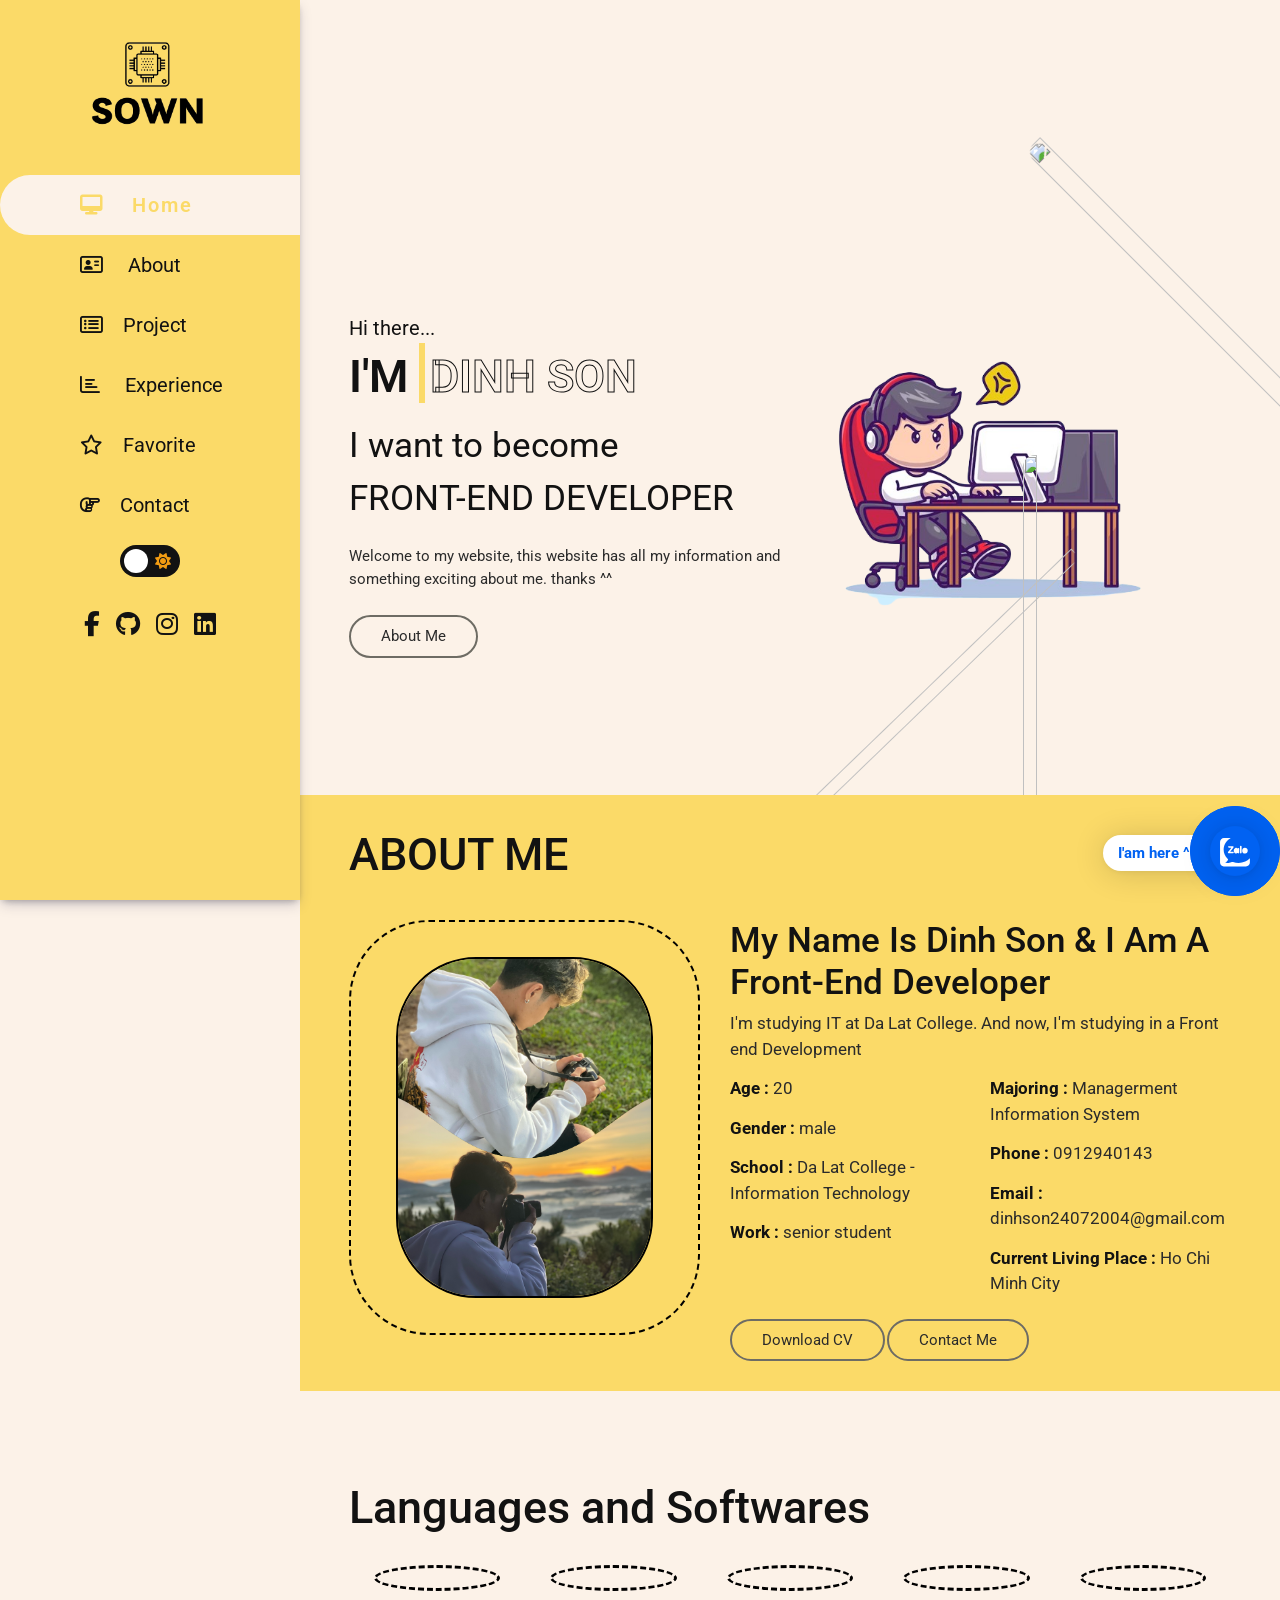
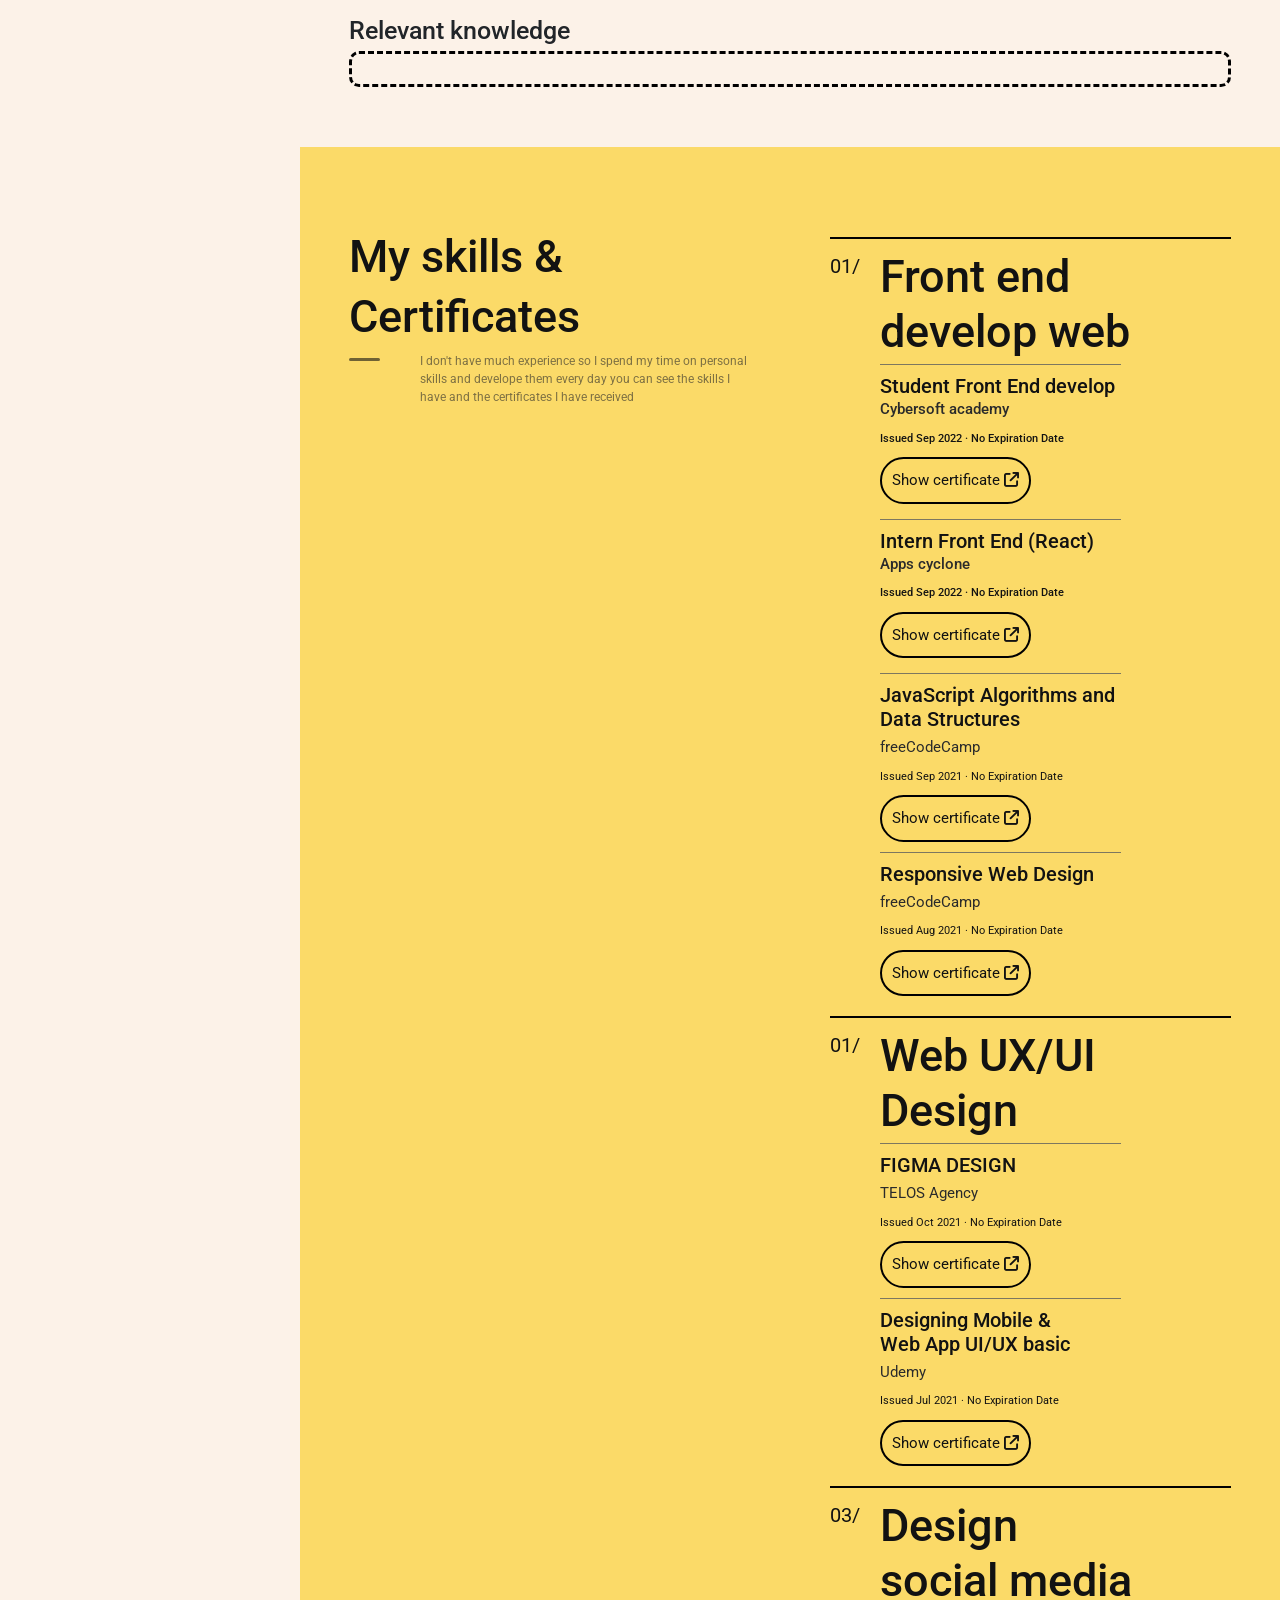
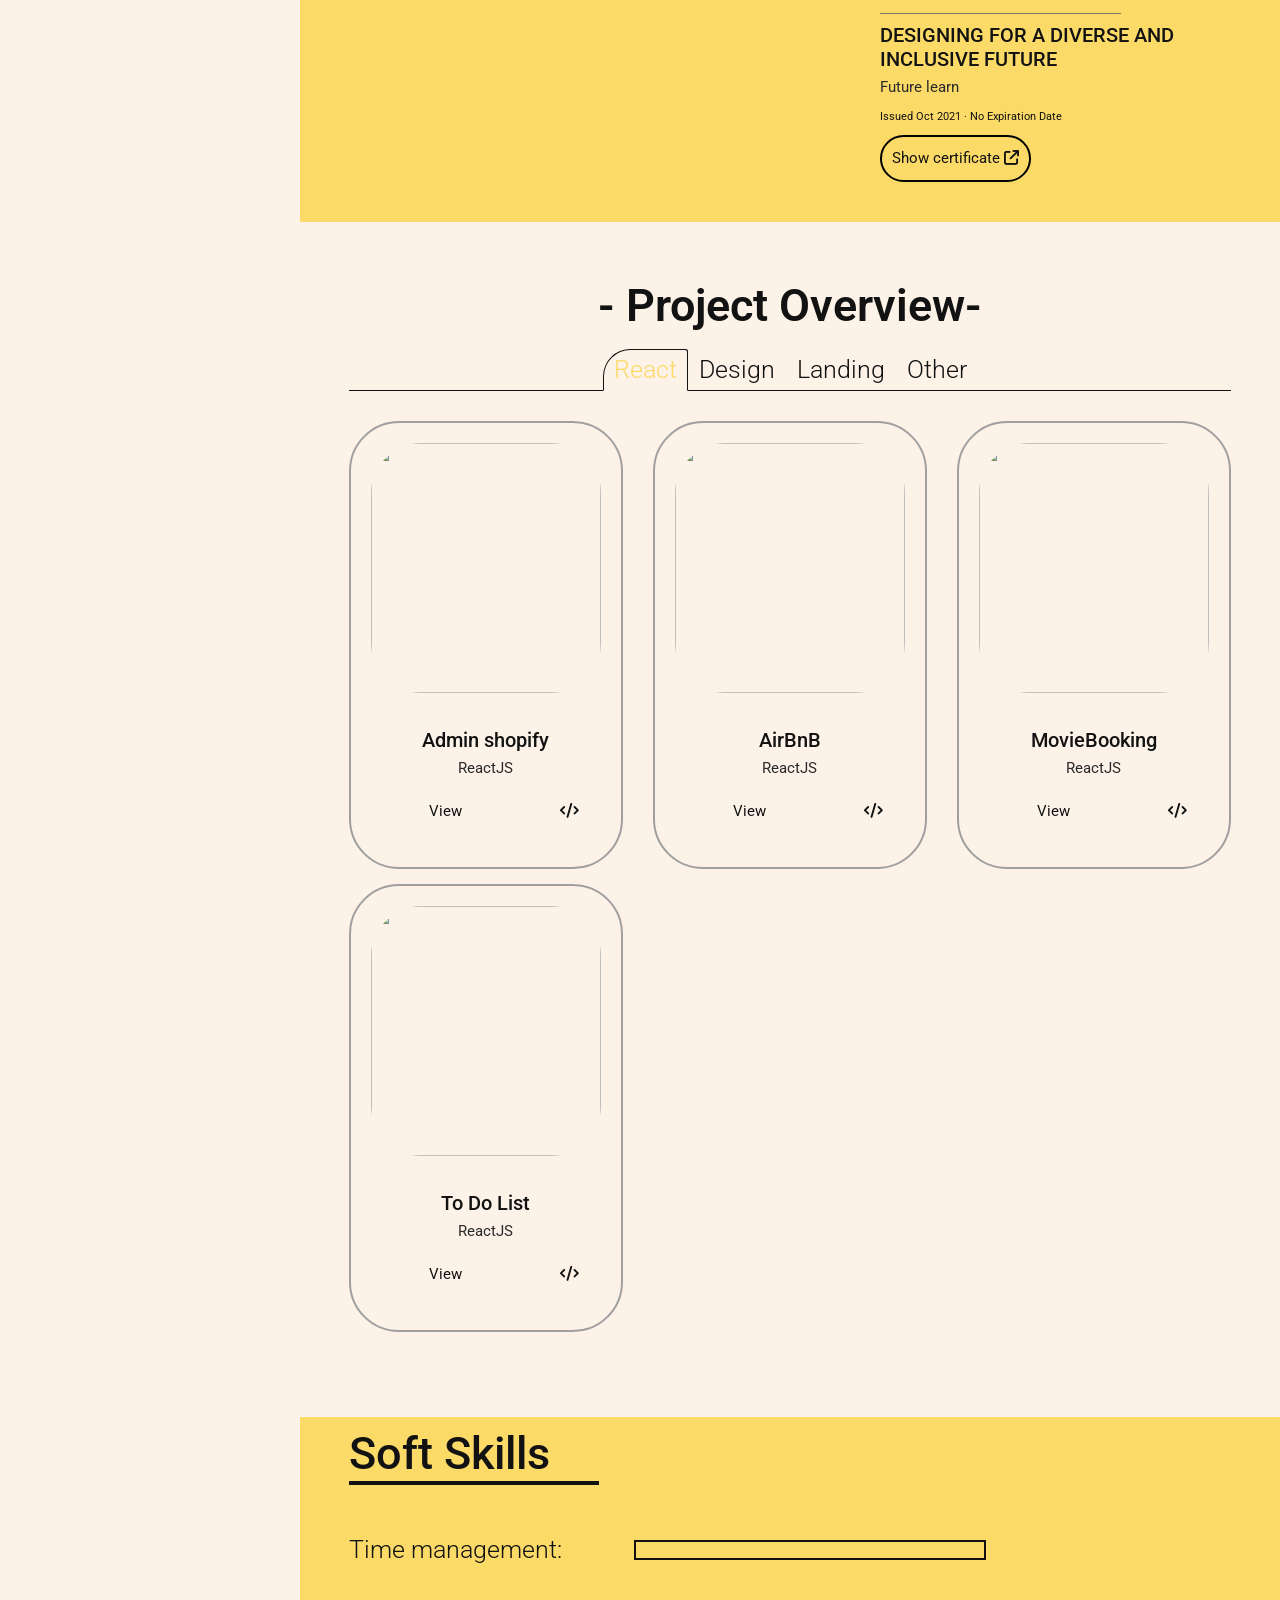
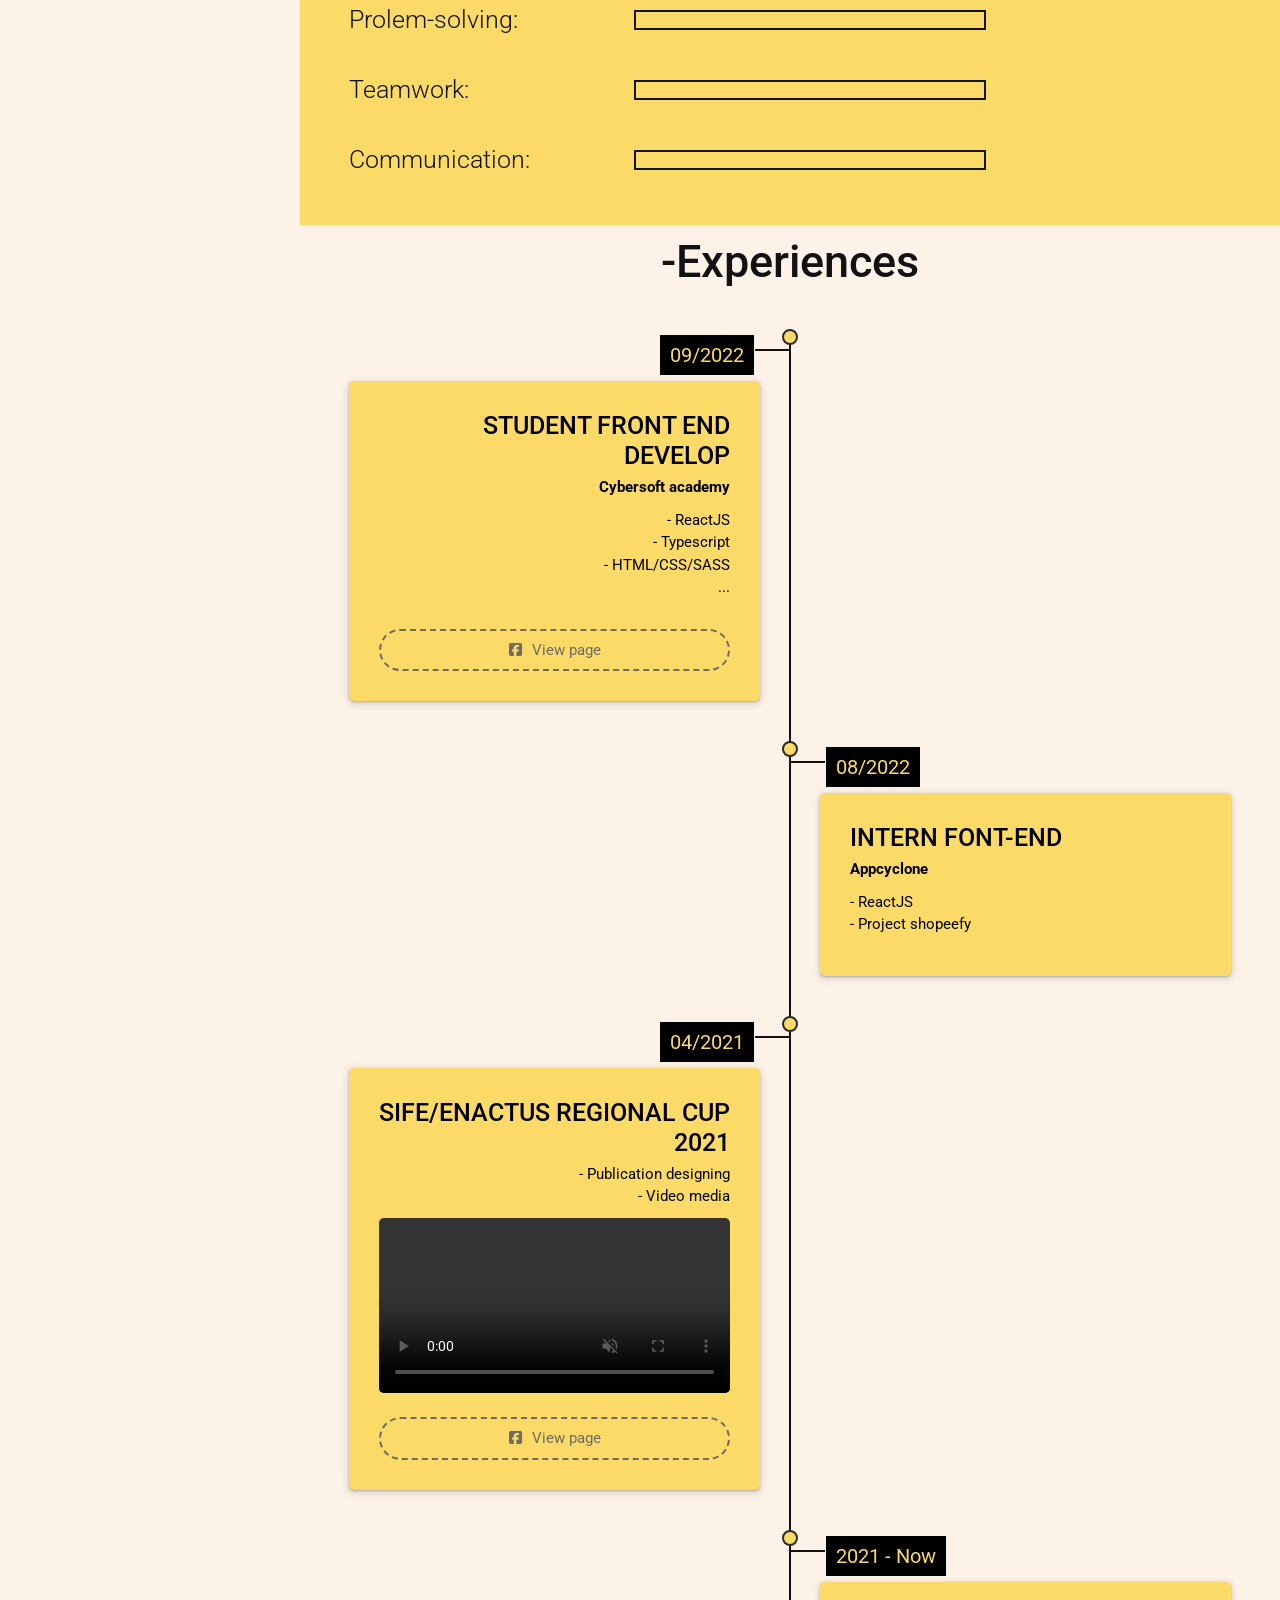
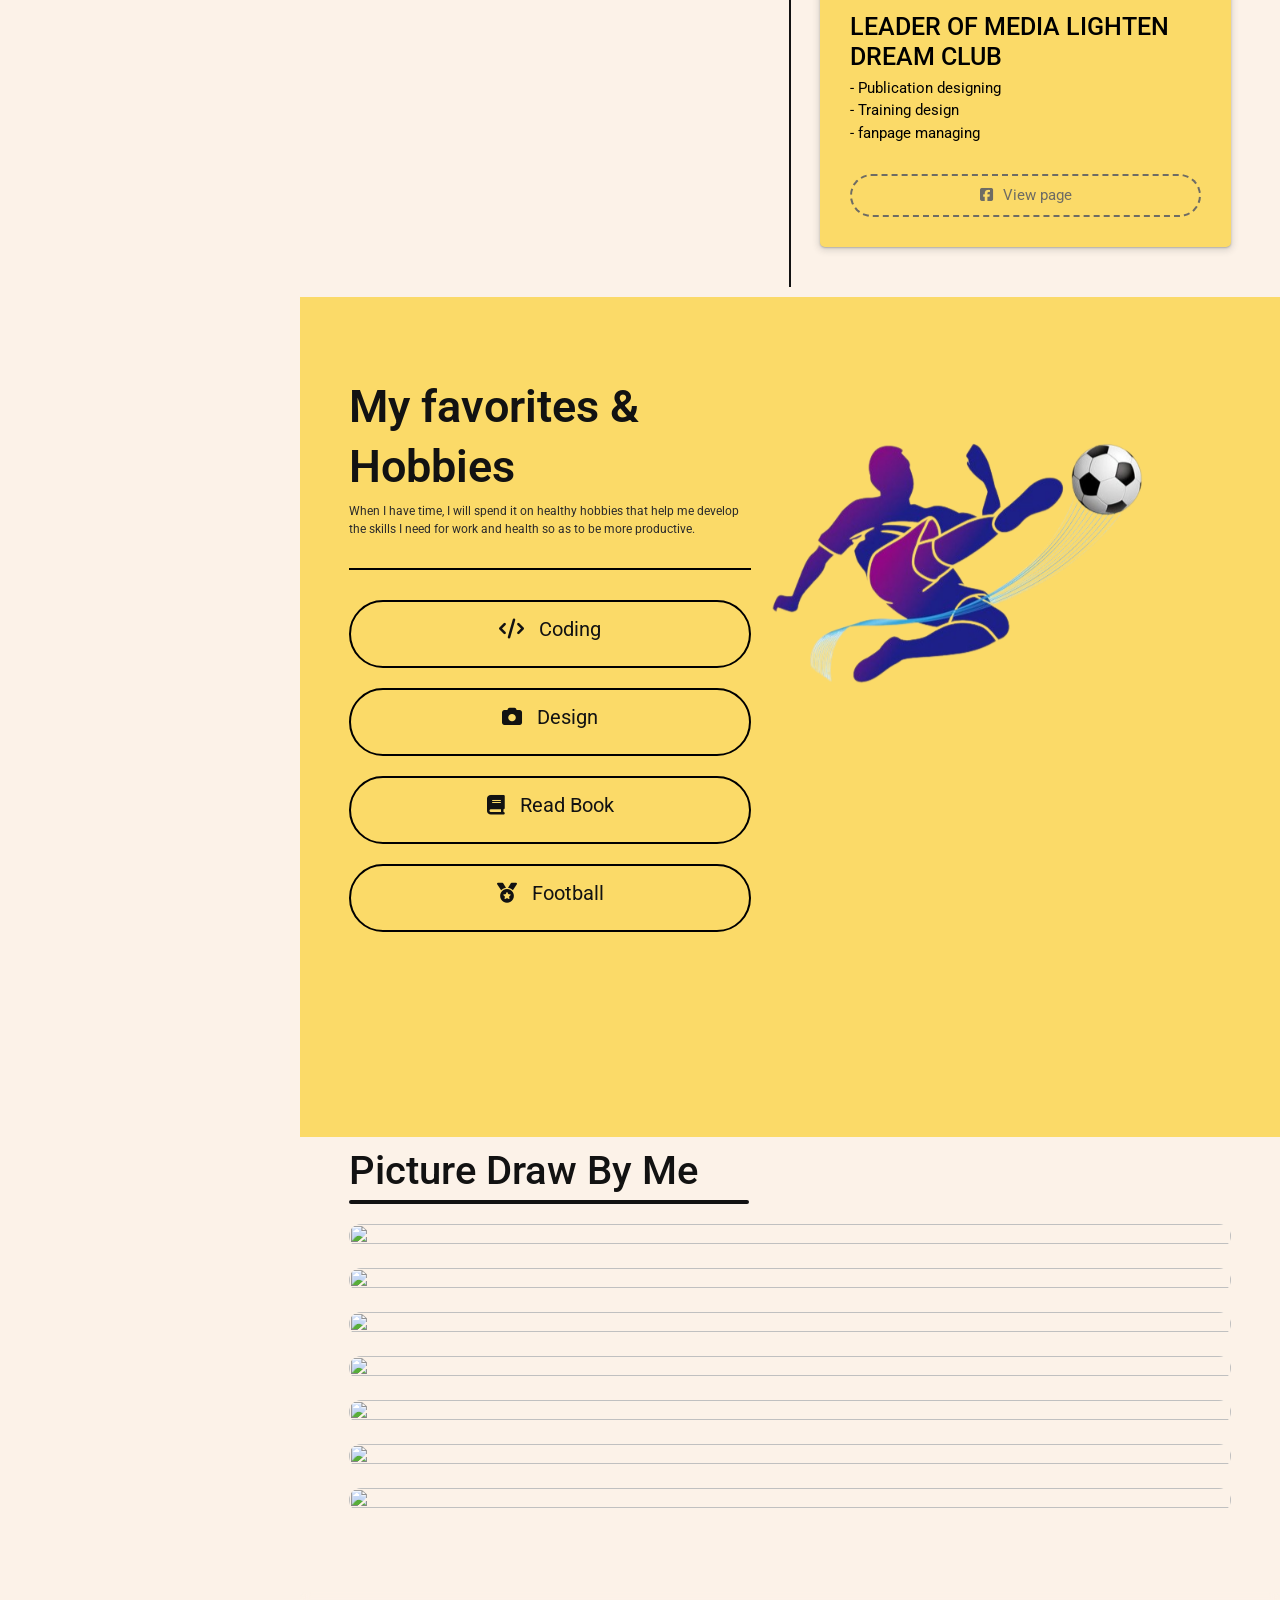
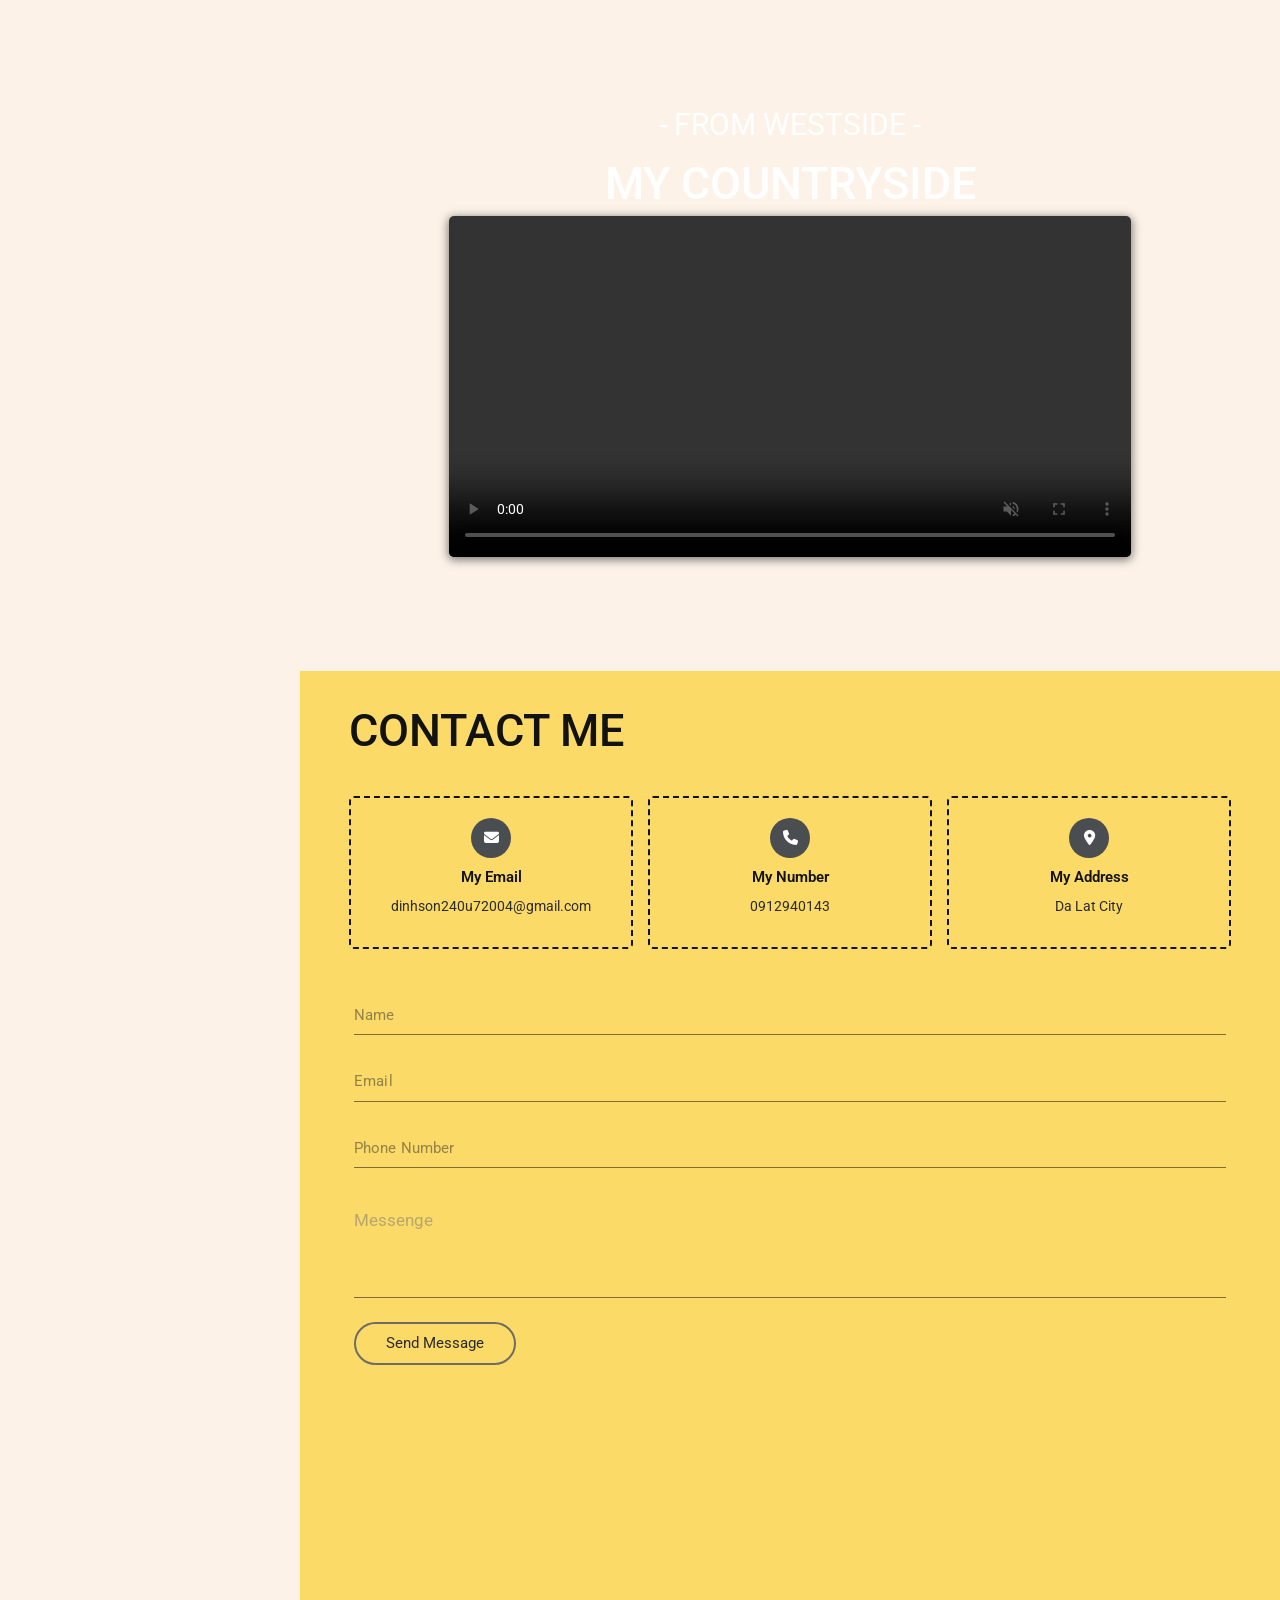
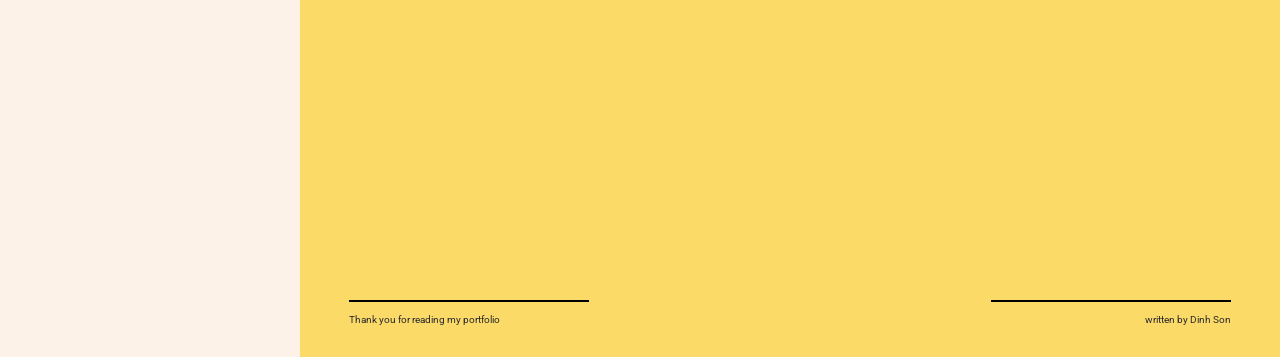
==== index.html @ 05454869 "first commit" ====
<!DOCTYPE html>
<html lang="en">

<head>
    <meta charset="UTF-8">
    <meta http-equiv="X-UA-Compatible" content="IE=edge">
    <meta name="viewport" content="width=device-width, initial-scale=1.0">
    <title>Portfolio of Dinh Son</title>
    <link rel="icon" href="./imgs/logoblack.png">
    <!-- font awesome cdn link  -->
    <link rel="stylesheet" href="https://cdnjs.cloudflare.com/ajax/libs/font-awesome/6.1.1/css/all.min.css" />


    <!-- animation library -->
    <link rel="stylesheet" href="https://cdnjs.cloudflare.com/ajax/libs/animate.css/4.1.1/animate.min.css" />

    <!-- wow library -->
    <script src="https://cdnjs.cloudflare.com/ajax/libs/wow/1.1.2/wow.min.js" integrity="sha512-Eak/29OTpb36LLo2r47IpVzPBLXnAMPAVypbSZiZ4Qkf8p/7S/XRG5xp7OKWPPYfJT6metI+IORkR5G8F900+g==" crossorigin="anonymous" referrerpolicy="no-referrer"></script>

    <!-- boostrap -->
    <link rel="stylesheet" href="https://stackpath.bootstrapcdn.com/bootstrap/4.3.1/css/bootstrap.min.css" integrity="sha384-ggOyR0iXCbMQv3Xipma34MD+dH/1fQ784/j6cY/iJTQUOhcWr7x9JvoRxT2MZw1T" crossorigin="anonymous">

    <!-- slick -->
    <link rel="stylesheet" type="text/css" href="https://cdn.jsdelivr.net/npm/slick-carousel@1.8.1/slick/slick.css" />


    <!-- custom css file link  -->
    <link rel="stylesheet" href="./css/style.css">

</head>
<!-- animate__backOutLeft
animate__backOutLeft
animate__backOutLeft -->

<body class="">
    <div class="box1 loading animate__animated animate__backOutLeft">S</div>
    <div class="box2 loading animate__animated animate__backOutLeft">O</div>
    <div class="box3 loading animate__animated animate__backOutLeft">N</div>
    <div id="menu-bars" class="fas fa-bars"></div>

    <!-- header start  -->

    <header class="animate__animated animate__fadeInLeft">

        <a target="_blank" href="#" class="logo"> <img src="./imgs/logoblack.png" alt=""> </a>

        <nav class="navbar-left">
            <a class="home" href="#home">
                <i class="fa-solid fa-desktop"></i> home
            </a>
            <a class="about activeNAV" href="#about"> <i class="fa-regular fa-address-card"></i> about</a>
            <a class="project" href="#project"><i class="fa-regular fa-rectangle-list"></i>project</a>

            <a class="experience" href="#experience"> <i class="fa-regular fa-chart-bar"></i> experience</a>
            <a class="favorite" href="#favorite"> <i class="fa-regular fa-star"></i>favorite</a>
            <a class="contact" href="#contact"> <i class="fa-regular fa-hand-point-right"></i>contact</a>

            <!-- change langudge -->

            <!-- toggle dark mode -->
            <div class="checkbox-dark-mode">
                <input type="checkbox" class="checkbox" id="checkbox">
                <label for="checkbox" class="lable">
                    <i class="fa-solid fa-moon icon-moon"></i>
                    <i class="fa-solid fa-sun icon-sun"></i>
                    <div class="ball"></div>
                </label>
            </div>

        </nav>

        <div class="follow">
            <a href="https://www.facebook.com/NguyenDinhSon240704" class="fab fa-facebook-f"></a>
            <a href="https://github.com/DinhSonFE" class="fa-brands fa-github"></a>
            <a href="https://www.instagram.com/nguyendinhson240704" class="fab fa-instagram"></a>
            <a href="https://www.linkedin.com/in/s%C6%A1n-nguy%E1%BB%85n-%C4%91%C3%ACnh-59231726a/" class="fab fa-linkedin"></a>
        </div>

    </header>
    <!-- home start  -->
    <section class="home" id="home">
        <div class="clound">
            <img class="animate__animated animate__fadeInLeft clound-left animate__delay-10s" src="https://res.cloudinary.com/dvzingci9/image/upload/v1652802792/My-portfolio/clound-left_optimized_xjoubm.png" alt="">
            <img class="animate__animated animate__fadeInRight clound-right animate__delay-10s" src="https://res.cloudinary.com/dvzingci9/image/upload/v1652802792/My-portfolio/clound-right_optimized_riwik8.png" alt="">


        </div>
        <div class="overlay"></div>
        <div class="content">
            <span class="animate__animated animate__backInLeft wow hi"> Hi there... </span>
            <h3 class="animate__animated animate__backInLeft wow"> i'm <span class="animate__animated animate__flash" data-text="&nbsp;DINH SON&nbsp;">&nbsp;DINH SON&nbsp;</span> </h3>
            <p class="info animate__animated animate__backInLeft wow animate__delay-1s"> I want to become <br> <span class="animate__animated animate__flash"> FRONT-END DEVELOPER </span> </p>
            <p class="text animate__animated animate__backInLeft wow animate__delay-1s"> Welcome to my website, this website has all my information and something exciting about me. thanks ^^ </p>
            <a href="#about" class="animate__animated animate__backInLeft wow animate__delay-4s btns">about me</a>
        </div>

        <div class="image animate__animated animate__fadeInUp animate__delay-2s" id="">
            <img src="./imgs/img1.png" alt="" class="front-img">
            <img src="https://res.cloudinary.com/dvzingci9/image/upload/v1652300890/My-portfolio/dc1_stlq7p.png" alt="" class="dc1">
            <img src="https://res.cloudinary.com/dvzingci9/image/upload/v1652300891/My-portfolio/dc2_wquo4x.png" alt="" class="dc2">
            <img src="https://res.cloudinary.com/dvzingci9/image/upload/v1652300891/My-portfolio/dc2_wquo4x.png" alt="" class="dc3">


        </div>
    </section>

    <!-- home end -->

    <!-- about start  -->
    <section class="about" id="about">
        <h1 class="heading animate__animated animate__backInLeft wow"> about <span> me </span> </h1>
        <div class="row-1">
            <div class="image heading animate__animated animate__backInLeft wow">
                <img src="./imgs/img2.JPG" alt="">
            </div>
            <div class="content">
                <h3 class="animate__animated animate__fadeInRightBig animate__delay-1s wow"> my name is Dinh Son & i am a front-end developer </h3>
                <p class="animate__animated animate__fadeInRightBig animate__delay-1s wow">I'm studying IT at Da Lat College. And now, I'm studying in a Front end Development 
                    <div class="box-container animate__animated animate__fadeInRightBig wow">
                        <div class="box">
                            <p> <span> age : </span> 20 </p>
                            <p> <span> gender : </span> male </p>
                            <p> <span> school : </span> Da Lat College - Information Technology </p>
                            <p> <span> work : </span> senior student </p>
                        </div>
                        <div class="box">
                            <p> <span> majoring : </span> Managerment Information System </p>
                            <p> <span> phone : </span> 0912940143</p>
                            <p> <span> email : </span>dinhson24072004@gmail.com</p>
                            <p> <span> current Living Place : </span> Ho Chi Minh City </p>
                        </div>
                    </div>
                    <a href="./CV" target="_blank" class="btns box-container animate__animated animate__fadeInRightBig animate__delay-1s wow">Download CV</a>
                    <a href="#contact" class="btns box-container animate__animated animate__fadeInRightBig animate__delay-1s wow">Contact Me</a>
                    <img src="https://res.cloudinary.com/dvzingci9/image/upload/v1652300891/My-portfolio/dc2_wquo4x.png" alt="">

            </div>
        </div>
    </section>
    <!-- about end -->

    <!-- sofeware and languge -->
    <section class="sofeware__and__languge" id="SAL">
        <h1 class=" wow animate__animated animate__fadeInDown">Languages and Softwares</h1>
        <div class="SAL__container">
            <div class="SAL__item wow animate__animated animate__fadeInDown"><img src="https://res.cloudinary.com/dvzingci9/image/upload/v1652844050/My-portfolio/html_optimized_iazetk.png" alt=""></div>
            <div class="SAL__item wow animate__animated animate__fadeInUp"><img src="https://res.cloudinary.com/dvzingci9/image/upload/v1652844049/My-portfolio/css_optimized_bbvchg.png" alt=""></div>
            <div class="SAL__item wow animate__animated animate__fadeInDown"><img src="https://res.cloudinary.com/dvzingci9/image/upload/v1652844050/My-portfolio/js_optimized_zp58pp.png" alt=""></div>
            <div class="SAL__item wow animate__animated animate__fadeInUp"><img src="https://res.cloudinary.com/dvzingci9/image/upload/v1662808251/My-portfolio/logo-react-icon_fzcijn.png" alt=""></div>
            <div class="SAL__item wow animate__animated animate__fadeInDown"><img src="https://res.cloudinary.com/dvzingci9/image/upload/v1652844050/My-portfolio/figma_optimized_vuljyx.png" alt=""></div>
        </div>

        <h1 class=" wow animate__animated animate__fadeInDown">Relevant knowledge</h1>
        <div class="VK__container">
            <div class="VK__item wow animate__animated animate__fadeInDown"><img src="https://res.cloudinary.com/dvzingci9/image/upload/v1662805058/My-portfolio/bootstrap-logo-vector-2_u0m0yo.svg" alt=""></div>
            <div class="VK__item wow animate__animated animate__fadeInUp"><img src="https://res.cloudinary.com/dvzingci9/image/upload/v1662805059/My-portfolio/0-U2DmhXYumRyXH6X1_p12fx9.png" alt=""></div>
            <div class="VK__item wow animate__animated animate__fadeInDown"><img src="https://res.cloudinary.com/dvzingci9/image/upload/v1662805058/My-portfolio/1280px-Sass_Logo_Color.svg_xprzot.png" alt=""></div>
            <div class="VK__item wow animate__animated animate__fadeInUp"><img src="https://res.cloudinary.com/dvzingci9/image/upload/v1662806583/My-portfolio/social-square.b622e290e82093c36cca57092ffe494f_wnkwc6.png" alt=""></div>
            <div class="VK__item wow animate__animated animate__fadeInDown"><img src="https://res.cloudinary.com/dvzingci9/image/upload/v1662805058/My-portfolio/6549a9d8-f10e-4b5f-a87e-ae16631d2e52_rqnicj.png" alt=""></div>
            <div class="VK__item wow animate__animated animate__fadeInDown"><img src="https://res.cloudinary.com/dvzingci9/image/upload/v1662808048/My-portfolio/kisspng-logo-application-programming-interface-computer-pr-what-makes-10000-customers-like-iflychat-iflycha-5b6b1c2ea93541.3787136415337462226931_zoyhgf.png"
                    alt=""></div>
            <div class="VK__item wow animate__animated animate__fadeInUp"><img src="https://res.cloudinary.com/dvzingci9/image/upload/v1662805057/My-portfolio/i18next-logo_zc81rt.png" alt=""></div>
            <div class="VK__item wow animate__animated animate__fadeInDown"><img src="https://res.cloudinary.com/dvzingci9/image/upload/v1662805057/My-portfolio/atom_wle6hb.png" alt=""></div>
            <div class="VK__item wow animate__animated animate__fadeInUp"><img src="https://res.cloudinary.com/dvzingci9/image/upload/v1662806584/My-portfolio/Layer_1_f0mcv6.png" alt=""></div>

        </div>
    </section>
    <!-- end sofeware and languge -->

    <section class="skill" id="skill">
        <div class="skill-container">
            <div class="skill__left animate__animated animate__fadeInLeft">
                <div class="title animate__animated animate__fadeInLeft wow">
                    <h1>My skills &<br> Certificates </h1>
                    <div>
                        <span class="retangle"></span>
                        <p>I don't have much experience so I spend my time on personal skills and develope them every day you can see the skills I have and the certificates I have received</p>
                    </div>

                </div>
                <img class="wow" src="https://res.cloudinary.com/dvzingci9/image/upload/v1652300903/My-portfolio/picVAP_m0q8ij.png" alt="">

                <!-- <img class="wow" src="https://res.cloudinary.com/dvzingci9/image/upload/v1652458965/My-portfolio/picVAP-dark_qeqodg.png" alt=""> -->
            </div>
            <div class="skill__right">
                <div class="skill__item skill__item_1 wow animate__animated animate__fadeInDown animation__delay-2s">
                    <div class="skill__item__header">
                        <span>01/</span>
                        <h2>Front end <br> develop web<br>
                            <!-- <p>Explore</p> -->
                        </h2>
                    </div>
                    <!-- <button class="btn__explore"> -->
                    <!-- <i class="fa-solid fa-angle-down"></i> -->
                    </button>
                    <div class="explore__content">
                        <h3>Student Front End develop
                            <p>Cybersoft academy</p>
                            <span>
                            Issued Sep 2022 · No Expiration Date</span>
                            <a href="" target="_blank" class="show__cer"> Show certificate <i class="fa-solid fa-arrow-up-right-from-square"></i> </a>
                    </div>
                    <div class="explore__content">
                        <h3>Intern Front End (React)
                            <p>Apps cyclone</p>
                            <span>
                            Issued Sep 2022 · No Expiration Date</span>
                            <a href="" target="_blank" class="show__cer"> Show certificate <i class="fa-solid fa-arrow-up-right-from-square"></i> </a>
                    </div>
                    <div class="explore__content">
                        <h3>JavaScript Algorithms and <br>Data Structures</h3>
                        <p>freeCodeCamp</p>
                        <span>
                            Issued Sep 2021 · No Expiration Date</span>
                        <a href="" target="_blank" class="show__cer"> Show certificate <i class="fa-solid fa-arrow-up-right-from-square"></i> </a>
                    </div>
                    <div class="explore__content">
                        <h3>Responsive Web Design</h3>
                        <p>freeCodeCamp</p>
                        <span>
                            Issued Aug 2021 · No Expiration Date</span>
                        <a href="" target="_blank" class="show__cer"> Show certificate <i class="fa-solid fa-arrow-up-right-from-square"></i> </a>
                    </div>
                </div>
                <div class="skill__item skill__item_2 wow animate__animated animate__fadeInDown animation__delay-1s">
                    <div class="skill__item__header">
                        <span>01/</span>
                        <h2>Web UX/UI <br> Design
                            <!-- <p>Explore</p> -->
                        </h2>
                    </div>
                    <!-- <button class="btn__explore"> -->
                    <!-- <i class="fa-solid fa-angle-down"></i> -->
                    </button>
                    <div class="explore__content">
                        <h3>FIGMA DESIGN</h3>
                        <p>TELOS Agency</p>
                        <span>
                            Issued Oct 2021 · No Expiration Date</span>
                        <a href="" target="_blank" class="show__cer"> Show certificate <i class="fa-solid fa-arrow-up-right-from-square"></i> </a>
                    </div>
                    <div class="explore__content">
                        <h3>Designing Mobile & <br> Web App UI/UX basic</h3>
                        <p>Udemy</p>
                        <span>
                       
                                
                                Issued Jul 2021 · No Expiration Date</span>
                        <a href="" target="_blank" class="show__cer"> Show certificate <i class="fa-solid fa-arrow-up-right-from-square"></i> </a>
                    </div>

                </div>

                <div class="skill__item skill__item_3 wow animate__animated animate__fadeInDown animation__delay-3s">
                    <div class="skill__item__header">
                        <span>03/</span>
                        <h2>Design <br> social media<br>
                            <!-- <p>Explore</p> -->
                        </h2>
                    </div>
                    <!-- <button class="btn__explore"> -->
                    <!-- <i class="fa-solid fa-angle-down"></i> -->
                    </button>
                    <div class="explore__content">
                        <h3>DESIGNING FOR A DIVERSE AND
                            <BR> INCLUSIVE FUTURE </BR>
                        </h3>
                        <p>Future learn</p>
                        <span>
                            Issued Oct 2021 · No Expiration Date</span>
                        <a href="" target="_blank" class="show__cer"> Show certificate <i class="fa-solid fa-arrow-up-right-from-square"></i> </a>
                    </div>

                </div>
            </div>
        </div>

    </section>


    <!-- project start  -->
    <section class="project" id="project">
        <div class="title__header wow animate__animated animate__fadeInDown animation__delay-1s">

            <p>- Project Overview-</p>
        </div>
        <nav>
            <div class="nav nav-tabs mb-3 d-flex justify-content-center wow animate__animated animate__fadeInDown animation__delay-2s" id="nav-tab" role="tablist">

                <a class="nav-item display-4 nav-link active" id="nav-profile-tab" data-toggle="tab" href="#nav-react" role="tab" aria-controls="nav-profile" aria-selected="false">React</a>
                <a class="nav-item display-4 nav-link" id="nav-contact-tab" data-toggle="tab" href="#nav-contact" role="tab" aria-controls="nav-contact" aria-selected="false">Design</a>
                <a class="nav-item display-4 nav-link" id="nav-contact-tab" data-toggle="tab" href="#nav-landing" role="tab" aria-controls="nav-contact" aria-selected="false">Landing</a>
                <a class="nav-item display-4 nav-link" id="nav-contact-tab" data-toggle="tab" href="#nav-other" role="tab" aria-controls="nav-contact" aria-selected="false">Other</a>
            </div>
        </nav>
        <div class="tab-content wow animate__animated animate__fadeInLeft animation__delay-3s" id="nav-tabContent">

            <div class="tab-pane fade show active" id="nav-react" role="tabpanel" aria-labelledby="nav-profile-tab">
                <div class="row">
                    <div class="col-12 col-sm-12 col-lg-4 mb-4">
                        <div class="item_content">
                            <img src="https://vcdn.tikicdn.com/ts/seller/a1/e1/2c/5639203efd3b91a2fd4f626b159aadd8.png" class="w-100" alt="">
                            <div class="title">
                                <h5>Admin shopify</h5>
                                <p>ReactJS</p>
                                <div class="btn__container">
                                    <a target="_blank" class="btnViewProjects" href="">View</a>
                                    <a target="_blank" class="btnSourceCode" href="">
                                        <i class="fa-solid fa-code"></i>
                                    </a>
                                </div>
                            </div>
                        </div>
                    </div>
                    <div class="col-12 col-sm-12 col-lg-4 mb-4">
                        <div class="item_content">
                            <img src="https://cdn.freebiesupply.com/images/large/2x/airbnb-logo.png" class="w-100" alt="">
                            <div class="title">
                                <h5>AirBnB</h5>
                                <p>ReactJS</p>
                                <div class="btn__container">
                                    <a target="_blank" class="btnViewProjects" href="">View</a>
                                    <a target="_blank" class="btnSourceCode" href="">
                                        <i class="fa-solid fa-code"></i>
                                    </a>
                                </div>
                            </div>
                        </div>
                    </div>
                    <div class="col-12 col-sm-12 col-lg-4 mb-4">
                        <div class="item_content">
                            <img src="https://img.freepik.com/premium-vector/click-movie-logo-vector_18099-258.jpg" class="w-100" alt="">
                            <div class="title">
                                <h5>MovieBooking</h5>
                                <p>ReactJS</p>
                                <div class="btn__container">
                                    <a target="_blank" class="btnViewProjects" href="">View</a>
                                    <a target="_blank" class="btnSourceCode" href="">
                                        <i class="fa-solid fa-code"></i>
                                    </a>
                                </div>
                            </div>
                        </div>
                    </div>
                    <div class="col-12 col-sm-12 col-lg-4 mb-4">
                        <div class="item_content">
                            <img src="https://img.freepik.com/premium-vector/doodle-list-icon-logo-hand-drawn-with-thin-black-line-isolated-white-background-vector-illustration_92242-931.jpg" class="w-100" alt="">
                            <div class="title">
                                <h5>To Do List</h5>
                                <p>ReactJS</p>
                                <div class="btn__container">
                                    <a target="_blank" class="btnViewProjects" href="">View</a>
                                    <a target="_blank" class="btnSourceCode" href="">
                                        <i class="fa-solid fa-code"></i>
                                    </a>
                                </div>
                            </div>
                        </div>
                    </div>
                </div>
            </div>
            <div class="tab-pane fade" id="nav-contact" role="tabpanel" aria-labelledby="nav-contact-tab">
                <div class="row">

                    <div class="col-12 col-sm-12 col-lg-4 mb-4">
                        <div class="item_content">
                            <img src="https://res.cloudinary.com/dvzingci9/image/upload/v1652772667/My-portfolio/tsumlogo_saujmw.png" class="w-100" alt="">
                            <div class="title">
                                <h5>UI Web of TSUM Club</h5>
                                <p>Figma</p>
                                <div class="btn__container">
                                    <a target="_blank" class="btnViewProjects" href="">View</a>
                                    <a target="_blank" class="btnSourceCode" href="">
                                        <i class="fa-solid fa-code"></i>
                                    </a>
                                </div>
                            </div>
                        </div>
                    </div>
                    <div class="col-12 col-sm-12 col-lg-4 mb-4">
                        <div class="item_content">
                            <img src="https://res.cloudinary.com/dvzingci9/image/upload/v1652772760/My-portfolio/ibookcarfigma_lwfzqe.png" class="w-100" alt="">
                            <div class="title">
                                <h5>UI WEB Manger of IBOOKCAR</h5>
                                <p>Figma</p>
                                <div class="btn__container">
                                    <a target="_blank" class="btnViewProjects" href="">View</a>
                                    <a target="_blank" class="btnSourceCode" href="">
                                        <i class="fa-solid fa-link"></i>
                                    </a>
                                </div>
                            </div>
                        </div>
                    </div>

                </div>
            </div>
            <div class="tab-pane fade" id="nav-landing" role="tabpanel" aria-labelledby="nav-contact-tab">
                <div class="row">

                    <div class="col-12 col-sm-12 col-lg-4 mb-4">
                        <div class="item_content">
                            <img src="https://res.cloudinary.com/dvzingci9/image/upload/v1652774603/My-portfolio/sammerlogo_jx2irm.png" class="w-100" alt="">
                            <div class="title">
                                <h5>Sammer Website</h5>
                                <p>HTML/CSS/BOOSTRAP/JS</p>
                                <div class="btn__container">
                                    <a target="_blank" class="btnViewProjects" href="">View</a>
                                    <a target="_blank" class="btnSourceCode" href="">
                                        <i class="fa-solid fa-code"></i>
                                    </a>
                                </div>
                            </div>
                        </div>
                    </div>
                    <div class="col-12 col-sm-12 col-lg-4 mb-4">
                        <div class="item_content">
                            <img src="https://www.pngall.com/wp-content/uploads/13/NFT-Logo.png" class="w-100" alt="">
                            <div class="title">
                                <h5>Droplet NFT</h5>
                                <p>HTML/CSS/TAILWIND/JS</p>
                                <div class="btn__container">
                                    <a target="_blank" class="btnViewProjects" href="">View</a>
                                    <a target="_blank" class="btnSourceCode" href="">
                                        <i class="fa-solid fa-code"></i>
                                    </a>
                                </div>
                            </div>
                        </div>
                    </div>
                    <div class="col-12 col-sm-12 col-lg-4 mb-4">
                        <div class="item_content">
                            <img src="https://res.cloudinary.com/dvzingci9/image/upload/v1652776700/My-portfolio/fzaw9vm62irx99yq_xn5rox.jpg" class="w-100" alt="">
                            <div class="title">
                                <h5>UI Web Shopee</h5>
                                <p>HTML/CSS/JS</p>
                                <div class="btn__container">
                                    <a target="_blank" class="btnViewProjects" href="">View</a>
                                    <a target="_blank" class="btnSourceCode" href="">
                                        <i class="fa-solid fa-code"></i>
                                    </a>
                                </div>
                            </div>
                        </div>
                    </div>
                    <div class="col-12 col-sm-12 col-lg-4 mb-4">
                        <div class="item_content">
                            <img src="https://res.cloudinary.com/dvzingci9/image/upload/v1653030143/My-portfolio/logoproject_optimized_gpx4tv.png" class="w-100" alt="">
                            <div class="title">
                                <h5>Personal Website</h5>
                                <p>HTML/CSS/JS</p>
                                <div class="btn__container">
                                    <a target="_blank" class="btnViewProjects" href="#">View</a>
                                    <a target="_blank" class="btnSourceCode" href="">
                                        <i class="fa-solid fa-code"></i>
                                    </a>
                                </div>
                            </div>
                        </div>
                    </div>
                    <div class="col-12 col-sm-12 col-lg-4 mb-4">
                        <div class="item_content">
                            <img src="https://res.cloudinary.com/dvzingci9/image/upload/v1653722913/My-portfolio/Corp_Vision-min_dblwyk.png" class="w-100" alt="">
                            <div class="title">
                                <h5>Corpvition website</h5>
                                <p>HTML/CSS/JS</p>
                                <div class="btn__container">
                                    <a target="_blank" class="btnViewProjects" href="">View</a>
                                    <a target="_blank" class="btnSourceCode" href="">
                                        <i class="fa-solid fa-code"></i>
                                    </a>
                                </div>
                            </div>
                        </div>
                    </div>

                </div>
            </div>
            <div class="tab-pane fade" id="nav-other" role="tabpanel" aria-labelledby="nav-contact-tab">
                <div class="row">

                    <div class="col-12 col-sm-12 col-lg-4 mb-4">
                        <div class="item_content">
                            <img src="https://res.cloudinary.com/dvzingci9/image/upload/v1652772541/My-portfolio/ibookcarlogo_membyh.png" class="w-100" alt="">
                            <div class="title">
                                <h5>Car rental management app for shops</h5>
                                <p>JAVA</p>
                                <div class="btn__container">
                                    <a target="_blank" class="btnViewProjects" href="">View</a>
                                    <a target="_blank" class="btnSourceCode" href="">
                                        <i class="fa-solid fa-code"></i>
                                    </a>
                                </div>
                            </div>
                        </div>
                    </div>

                    <div class="col-12 col-sm-12 col-lg-4 mb-4">
                        <div class="item_content">
                            <img src="https://res.cloudinary.com/dvzingci9/image/upload/v1652772549/My-portfolio/sunhouselogo_omhtih.png" class="w-100" alt="">
                            <div class="title">
                                <h5>Sale website</h5>
                                <p>C#</p>
                                <div class="btn__container">
                                    <a target="_blank" class="btnViewProjects" href="">View</a>
                                    <a target="_blank" class="btnSourceCode" href="">
                                        <i class="fa-solid fa-code"></i>
                                    </a>
                                </div>
                            </div>
                        </div>
                    </div>

                </div>
            </div>
            <img src="https://res.cloudinary.com/dvzingci9/image/upload/v1652300902/My-portfolio/project_border_ofqone.png" alt="" class="project__border__left">

        </div>
    </section>
    <!-- project end -->

    <!-- soft skill start -->
    <section class="soft-skills" id="soft-skills">
        <h1>Soft Skills</h1>
        <div class="soft-skills__container soft-skills_items">
            <h2 class="animate__animated animate__bounceInLeft wow">Time management: </h2>
            <div class="progress-bar animate__animated animate__bounceInRight wow">
                <div class="progress progress__item1"></div>
            </div>
            <!-- <div class="percent percent__item1">80%</div> -->
        </div>
        <div class="soft-skills__container soft-skills_items">
            <h2 class="animate__animated animate__bounceInLeft wow">Prolem-solving: </h2>
            <div class="progress-bar animate__animated animate__bounceInRight wow">
                <div class="progress progress__item2"></div>
            </div>
            <!-- <div class="percent percent__item2">70%</div> -->
        </div>
        <div class="soft-skills__container soft-skills_items">
            <h2 class="animate__animated animate__bounceInLeft wow">Teamwork: </h2>
            <div class="progress-bar animate__animated animate__bounceInRight wow">
                <div class="progress progress__item3"></div>
            </div>
            <!-- <div class="percent percent__item3">80%</div> -->
        </div>
        <div class="soft-skills__container soft-skills_items">
            <h2 class="animate__animated animate__bounceInLeft wow">Communication: </h2>
            <div class="progress-bar animate__animated animate__bounceInRight wow">
                <div class="progress progress__item4"></div>
            </div>
            <!-- <div class="percent percent__item4">85%</div> -->
        </div>
    </section>
    <!-- soft skill end -->

    <!-- experience -->
    <section class="experience" id="experience">
        <h1 class="animate__animated animate__bounceInLeft animation__delay-1s wow">-Experiences</h1>

        <div class="timeline-items">
            <div class="timeline-item">
                <div class="timeline-dot"></div>
                <div class="timeline-date">09/2022</div>
                <div class="timeline-content animate__animated animate__bounceInRight wow">
                    <h3>Student Front End Develop</h3>
                    <p class="font-weight-bold">Cybersoft academy</p>
                    <p>- ReactJS <br>- Typescript <br> - HTML/CSS/SASS <br> ... </p>
                    <img src="https://gora.vn/wp-content/uploads/2017/08/Cyber-1.jpg" alt="">
                    <a target="_blank" class="btnViewPage" href=""><i class="fa-brands fa-facebook-square"></i>View page</a>
                </div>
            </div>
            <div class="timeline-item">
                <div class="timeline-dot"></div>
                <div class="timeline-date">08/2022</div>
                <div class="timeline-content animate__animated animate__bounceInLeft wow">
                    <h3>Intern Font-end</h3>
                    <p class="font-weight-bold">Appcyclone</p>
                    <p>- ReactJS <br>- Project shopeefy </p>

                    <img src="https://scontent.fsgn5-10.fna.fbcdn.net/v/t39.30808-6/304975219_600712111482774_3431297300203760202_n.png?_nc_cat=107&ccb=1-7&_nc_sid=09cbfe&_nc_ohc=Smq-n18St6gAX-S0fiv&_nc_ht=scontent.fsgn5-10.fna&oh=00_AT_VxuJjx-RXHu0RsPhmWo9YSsr4SrbPUMrhQnKoOZ9pUQ&oe=6355286D"
                        alt="">
                </div>
            </div>
            <div class="timeline-item">
                <div class="timeline-dot"></div>
                <div class="timeline-date">04/2021</div>
                <div class="timeline-content animate__animated animate__bounceInRightwow">
                    <h3>SIFE/ENACTUS Regional Cup 2021</h3>
                    <p>- Publication designing <br> - Video media</p>
                    <video width="100%" src="https://res.cloudinary.com/dvzingci9/video/upload/v1652329821/videos/gala-2_oob5fu.mp4" controls autoplay muted></video>
                    <a target="_blank" class="btnViewPage" href=""><i class="fa-brands fa-facebook-square"></i>View page</a>
                </div>
            </div>
            <div class="timeline-item">
                <div class="timeline-dot"></div>
                <div class="timeline-date">2021 - Now</div>
                <div class="timeline-content animate__animated animate__bounceInRight wow">
                    <h3>Leader of Media Lighten Dream Club</h3>
                    <p>- Publication designing <br>- Training design <br> - fanpage managing </p>
                    <img src="https://res.cloudinary.com/dvzingci9/image/upload/v1652851267/My-portfolio/snclbpng_feuzex_optimized_lthkmi.png" alt="">
                    <a target="_blank" class="btnViewPage" href=""><i class="fa-brands fa-facebook-square"></i>View page</a>
                </div>
            </div>



        </div>

    </section>
    <!-- end experience -->

    <!-- favorite start  -->
    <section class="favorite" id="favorite">
        <div class="favorite__container">
            <div class="fav_left">
                <div class="title animate__animated animate__bounceInLeft wow">

                    <h1>My favorites & <br> Hobbies </h1>
                    <p>When I have time, I will spend it on healthy hobbies that help me develop the skills I need for work and health so as to be more productive.</p>
                </div>
                <div class="fav__content">
                    <div class="fav__item animate__animated animate__bounceInLeft animation__delay-1s wow">
                        <p><i class="fa-solid fa-code"></i>Coding</p>
                    </div>
                    <div class="fav__item animate__animated animate__bounceInLeft animation__delay-2s wow">
                        <p><i class="fa-solid fa-camera"></i>Design</p>
                    </div>
                    <div class="fav__item animate__animated animate__bounceInLeft animation__delay-3s wow">
                        <p><i class="fa-solid fa-book"></i>Read Book</p>
                    </div>
                    <div class="fav__item animate__animated animate__bounceInLeft animation__delay-4s wow">
                        <p><i class="fa-solid fa-medal"></i>Football</p>
                    </div>
                </div>
            </div>
            <div class="fav_right">
                <div class="item-fav">
                    <img class="bg__fav__cover animate__animated animate__bounceInRight animation__delay-1s wow" src="https://res.cloudinary.com/dvzingci9/image/upload/v1652856357/My-portfolio/bg_fav_cover_optimized_z38zzf.png" alt="">
                    <img src="https://res.cloudinary.com/dvzingci9/image/upload/v1652845780/My-portfolio/bg_fav_1_optimized_l5xg7e.png" alt="" class="bg__color animate__animated animate__bounceInRight animation__delay-2s wow">
                    <img src="https://res.cloudinary.com/dvzingci9/image/upload/v1652802703/My-portfolio/faverite-book_optimized_ggh2pv.png" alt="" class="pic1 animate__animated animate__bounceInRight animation__delay-3s wow">
                    <img src="https://res.cloudinary.com/dvzingci9/image/upload/v1652802465/My-portfolio/faverite-camera-1_optimized_i5uvdl.png" alt="" class="pic2 animate__animated animate__bounceInRight animation__delay-4s wow">
                    <img src="./imgs/img3.png" alt="" class="pic3 nimate__animated animate__bounceInRight animation__delay-5s wow">
                    <img src="https://res.cloudinary.com/dvzingci9/image/upload/v1652802650/My-portfolio/faverite_code_optimized_jfyobn.png" alt="" class="pic4 animate__animated animate__bounceInRight animation__delay-6s wow">
                </div>

            </div>
        </div>
    </section>
    <!-- favorite end -->

    <!-- design demo -->
    <section class="design" id="design">
        <h2>Picture Draw By Me</h2>
        <span></span>
        <div class="image-slider">
            <div class="image-item">
                <div class="image">
                    <img src="https://res.cloudinary.com/dvzingci9/image/upload/v1652844931/My-portfolio/me-recovered_optimized_vreyyq.png" alt="" />
                </div>
            </div>
            <div class="image-item">
                <div class="image">
                    <img src="https://res.cloudinary.com/dvzingci9/image/upload/v1652844707/My-portfolio/uyen_optimized_px8vb5.png" alt="" />
                </div>
            </div>
            <div class="image-item">
                <div class="image">
                    <img src="https://res.cloudinary.com/dvzingci9/image/upload/v1652844698/My-portfolio/an_optimized_gjty2e.png" alt="" />
                </div>
            </div>
            <div class="image-item">
                <div class="image">
                    <img src="https://res.cloudinary.com/dvzingci9/image/upload/v1652844695/My-portfolio/lan_optimized_ajq76g.png" alt="" />
                </div>
            </div>
            <div class="image-item">
                <div class="image">
                    <img src="https://res.cloudinary.com/dvzingci9/image/upload/v1652844694/My-portfolio/daglass_optimized_moso3d.png" alt="" />
                </div>
            </div>
            <div class="image-item">
                <div class="image">
                    <img src="https://res.cloudinary.com/dvzingci9/image/upload/v1652844694/My-portfolio/h%C6%B0ng_optimized_tgbrep.png" alt="" />
                </div>
            </div>
            <div class="image-item">
                <div class="image">
                    <img src="https://res.cloudinary.com/dvzingci9/image/upload/v1652844693/My-portfolio/my_optimized_ivf6cf.png" alt="" />
                </div>
            </div>
            
        </div>


    </section>
    <!-- end design -->



    <!-- video countryside -->
    <section class="video__countryside" id="video__countryside">
        <div class="video_social">
            <div class="content_video_social">
                <p class="wow animate__animated animate__fadeInDown">- FROM WESTSIDE -</p>
                <h2 clas="wow animate__animated animate__fadeInRight">MY COUNTRYSIDE</h2>
            </div>
            <div class="experien_video wow animate__animated animate__fadeInLeft animate__delay-1s">
                <video src="./videos/dalat.mp4" controls="" preload="none" autoplay="" muted></video>
            </div>
        </div>
    </section>
    <!-- end video -->
    <!-- start contact -->

    <section class="contact" id="contact">

        <h1 class="heading"> contact <span> me </span> </h1>

        <div class="icons-container">

            <div class="icons">
                <i class="fas fa-envelope"></i>
                <h3>my email</h3>
                <p>dinhson240u72004@gmail.com</p>
                <p></p>
            </div>

            <div class="icons">
                <i class="fas fa-phone"></i>
                <h3>my number</h3>
                <p>0912940143</p>

            </div>

            <div class="icons">
                <i class="fas fa-map-marker-alt"></i>
                <h3>my address</h3>
                <p>Da Lat City</p>
            </div>

        </div>

        <div class="row">

            <form action="">
                <div class="form__control">
                    <input type="text" class="box" required>
                    <label>Name</label>
                </div>

                <div class="form__control">
                    <input type="email" class="box" required>
                    <label>Email</label>
                </div>

                <div class="form__control">
                    <input type="text" class="box" required>
                    <label>Phone Number</label>
                </div>


                <textarea name="" id="" cols="30" placeholder="Messenge" rows="10" required></textarea>


                <input onlick="sendSubmit()" type="submit" class="btns" value="send message">

            </form>


            <iframe src="https://www.google.com/maps/embed?pb=!1m18!1m12!1m3!1d124928.5466140002!2d108.36832094224653!3d11.903898890391591!2m3!1f0!2f0!3f0!3m2!1i1024!2i768!4f13.1!3m3!1m2!1s0x317112fef20988b1%3A0xad5f228b672bf930!2zVHAuIMSQw6AgTOG6oXQsIEzDom0gxJDhu5NuZywgVmnhu4d0IE5hbQ!5e0!3m2!1svi!2s!4v1713069842684!5m2!1svi!2s" width="600" height="450" style="border:0;" allowfullscreen="" loading="lazy" referrerpolicy="no-referrer-when-downgrade"></iframe>

        </div>
        <div class="later">
            <div class="later__left">
                <p>Thank you for reading my portfolio</p>

            </div>
            <div class="later__right">
                <p>written by Dinh Son</p>

            </div>
        </div>

    </section>

    <!--end contact -->




    <!-- custom cursors  -->
    <!-- <div class="cursor-1"></div>
    <div class="cursor-2"></div> -->


    <!-- chat zalo -->
    <a href="https://chat.zalo.me/?phone=0912940143" id="linkzalo" target="_blank" rel="noopener noreferrer">
        <div id="fcta-zalo-tracking" class="fcta-zalo-mess">
            <span id="fcta-zalo-tracking">I'am here ^^</span></div>
        <div class="fcta-zalo-vi-tri-nut">
            <div id="fcta-zalo-tracking" class="fcta-zalo-nen-nut">
                <div id="fcta-zalo-tracking" class="fcta-zalo-ben-trong-nut"> <svg xmlns="http://www.w3.org/2000/svg" viewBox="0 0 460.1 436.6"><path fill="currentColor" class="st0" d="M82.6 380.9c-1.8-.8-3.1-1.7-1-3.5 1.3-1 2.7-1.9 4.1-2.8 13.1-8.5 25.4-17.8 33.5-31.5 6.8-11.4 5.7-18.1-2.8-26.5C69 269.2 48.2 212.5 58.6 145.5 64.5 107.7 81.8 75 107 46.6c15.2-17.2 33.3-31.1 53.1-42.7 1.2-.7 2.9-.9 3.1-2.7-.4-1-1.1-.7-1.7-.7-33.7 0-67.4-.7-101 .2C28.3 1.7.5 26.6.6 62.3c.2 104.3 0 208.6 0 313 0 32.4 24.7 59.5 57 60.7 27.3 1.1 54.6.2 82 .1 2 .1 4 .2 6 .2H290c36 0 72 .2 108 0 33.4 0 60.5-27 60.5-60.3v-.6-58.5c0-1.4.5-2.9-.4-4.4-1.8.1-2.5 1.6-3.5 2.6-19.4 19.5-42.3 35.2-67.4 46.3-61.5 27.1-124.1 29-187.6 7.2-5.5-2-11.5-2.2-17.2-.8-8.4 2.1-16.7 4.6-25 7.1-24.4 7.6-49.3 11-74.8 6zm72.5-168.5c1.7-2.2 2.6-3.5 3.6-4.8 13.1-16.6 26.2-33.2 39.3-49.9 3.8-4.8 7.6-9.7 10-15.5 2.8-6.6-.2-12.8-7-15.2-3-.9-6.2-1.3-9.4-1.1-17.8-.1-35.7-.1-53.5 0-2.5 0-5 .3-7.4.9-5.6 1.4-9 7.1-7.6 12.8 1 3.8 4 6.8 7.8 7.7 2.4.6 4.9.9 7.4.8 10.8.1 21.7 0 32.5.1 1.2 0 2.7-.8 3.6 1-.9 1.2-1.8 2.4-2.7 3.5-15.5 19.6-30.9 39.3-46.4 58.9-3.8 4.9-5.8 10.3-3 16.3s8.5 7.1 14.3 7.5c4.6.3 9.3.1 14 .1 16.2 0 32.3.1 48.5-.1 8.6-.1 13.2-5.3 12.3-13.3-.7-6.3-5-9.6-13-9.7-14.1-.1-28.2 0-43.3 0zm116-52.6c-12.5-10.9-26.3-11.6-39.8-3.6-16.4 9.6-22.4 25.3-20.4 43.5 1.9 17 9.3 30.9 27.1 36.6 11.1 3.6 21.4 2.3 30.5-5.1 2.4-1.9 3.1-1.5 4.8.6 3.3 4.2 9 5.8 14 3.9 5-1.5 8.3-6.1 8.3-11.3.1-20 .2-40 0-60-.1-8-7.6-13.1-15.4-11.5-4.3.9-6.7 3.8-9.1 6.9zm69.3 37.1c-.4 25 20.3 43.9 46.3 41.3 23.9-2.4 39.4-20.3 38.6-45.6-.8-25-19.4-42.1-44.9-41.3-23.9.7-40.8 19.9-40 45.6zm-8.8-19.9c0-15.7.1-31.3 0-47 0-8-5.1-13-12.7-12.9-7.4.1-12.3 5.1-12.4 12.8-.1 4.7 0 9.3 0 14v79.5c0 6.2 3.8 11.6 8.8 12.9 6.9 1.9 14-2.2 15.8-9.1.3-1.2.5-2.4.4-3.7.2-15.5.1-31 .1-46.5z"></path></svg></div>
                <div id="fcta-zalo-tracking" class="fcta-zalo-text">Chat ngay</div>
            </div>
        </div>
    </a>

    <script>
        if (/Android|webOS|iPhone|iPad|iPod|BlackBerry|IEMobile|Opera Mini/i.test(navigator.userAgent)) {
            document.getElementById("linkzalo").href = "https://zalo.me/0912940143";
        }
    </script>
    <!--Code nút Zalo từ LucidGen.com, anh em tracking Google Tag Manager bằng Click ID chứa fcta-zalo-tracking nhé-->












    <!-- Optional JavaScript -->
    <!-- jQuery first, then Popper.js, then Bootstrap JS -->
    <script src="https://code.jquery.com/jquery-3.3.1.slim.min.js" integrity="sha384-q8i/X+965DzO0rT7abK41JStQIAqVgRVzpbzo5smXKp4YfRvH+8abtTE1Pi6jizo" crossorigin="anonymous"></script>
    <script src="https://cdnjs.cloudflare.com/ajax/libs/popper.js/1.14.7/umd/popper.min.js" integrity="sha384-UO2eT0CpHqdSJQ6hJty5KVphtPhzWj9WO1clHTMGa3JDZwrnQq4sF86dIHNDz0W1" crossorigin="anonymous"></script>
    <script src="https://stackpath.bootstrapcdn.com/bootstrap/4.3.1/js/bootstrap.min.js" integrity="sha384-JjSmVgyd0p3pXB1rRibZUAYoIIy6OrQ6VrjIEaFf/nJGzIxFDsf4x0xIM+B07jRM" crossorigin="anonymous"></script>
    <!-- libr wow -->
    <!-- <script src="./WOW-master/dist/wow.min.js"></script> -->
    <script>
        new WOW().init();
    </script>


    <!-- slick -->
    <!-- <script type="text/javascript" src="https://code.jquery.com/jquery-1.11.0.min.js"></script> -->
    <script type="text/javascript" src="https://code.jquery.com/jquery-migrate-1.2.1.min.js"></script>
    <script type="text/javascript" src="https://cdn.jsdelivr.net/npm/slick-carousel@1.8.1/slick/slick.min.js"></script>





    <!-- custom js file link  -->
    <script src="./js/script.js"></script>

</body>

</html>

</html>
---- css/style.css ----
@import url("https://fonts.googleapis.com/css2?family=Roboto:wght@100;300;400;500;700&display=swap");
@import url("https://fonts.googleapis.com/css2?family=Koulen&display=swap");
:root {
  --body-color: #fcf2e8;
  --background-gradient: linear-gradient(
    90deg,
    rgba(252, 242, 232, 1) 31%,
    rgba(252, 242, 232, 0) 99%
  );
  --main-color: #fbda68;
  --text-yellow-color: #fbda68;
  --text-black-color-bold: #121212;
  --black-color: #121212;
  --white-color: white;
  --text-black-color-normal: #2b2b2b;
  --background-yellow-color: #fbda68;
  --border-gray-color: #666666;
  --border-black-color: black;
  --text-black-dont-chance: black;
  --zalo-chat-color: #0162f2;
  /* --background-yellow-blod:#ffc107; */
}

/* background:  */

.dark_theme {
  --body-color: #292929;
  --background-gradient: linear-gradient(
    90deg,
    rgba(0, 0, 0, 1) 31%,
    rgba(0, 0, 0, 0) 99%
  );
  --main-color: #1f1f1f;
  --zalo-chat-color: #fbda68;
  --text-yellow-color: #fbda68;
  --text-black-color-bold: white;
  --black-color: white;
  --white-color: black;
  --text-black-color-normal: #e7e7e7;
  --background-yellow-color: #fbda68;
  --border-gray-color: #e7e7e7;
  --border-black-color: white;
  --background-yellow-color: #ffc107;
}

* {
  font-family: "Roboto", sans-serif;
  font-display: fallback;
  margin: 0;
  padding: 0;
  box-sizing: border-box;
  outline: none;
  border: none;
  text-decoration: none;
  transition: all 0.2s linear;
  line-height: 1.5;
  /* max-width: 100%!important; */
}

p {
  color: var(--text-black-color-normal);
}

html {
  font-size: 62.5%;
  overflow-x: hidden;
  scroll-behavior: smooth;
}

body {
  background: var(--body-color);
  padding-left: 30rem;
}

body.dark_theme {
  background: var(--body-color);
}

section {
  padding: 1rem 5%;
  /* min-height: 100vh; */
}

a {
  text-decoration: none;
}

img {
  display: block;
  max-width: 100%;
}

/* scrollbar custom */

body::-webkit-scrollbar {
  width: 10px;
}

body::-webkit-scrollbar-thumb {
  background: var(--main-color);
  border: 2px solid var(--border-black-color);
  border-radius: 8rem;
}

body::-webkit-scrollbar-track {
  /* border: 2px solid var(--border-black-color); */
  background: black;
}

.box1.loading {
  animation-duration: 1.5s;
  animation-delay: 1.5s;
  position: fixed;
  left: 0;
  height: 100vh;
  width: 34%;
  background-color: var(--main-color);
  border-right: 2rem solid black;
  box-shadow: rgb(0 0 0 / 97%) 0px 1px 20px, rgb(0 0 0 / 23%) 50px 60px 60px;
  text-align: center;
  font-size: 40rem;
  font-weight: 600;
  z-index: 10003;
}

.box2.loading {
  animation-duration: 1.5s;
  animation-delay: 1s;
  position: fixed;
  left: 32%;
  height: 100vh;
  width: 34%;
  background-color: var(--main-color);
  border-right: 2rem solid black;
  box-shadow: rgb(0 0 0 / 97%) 0px 1px 20px, rgb(0 0 0 / 23%) 50px 60px 60px;
  text-align: center;
  font-size: 40rem;
  font-weight: 600;
  z-index: 10002;
}

.box3.loading {
  animation-duration: 2s;
  animation-delay: 0s;
  position: fixed;
  left: 66%;
  height: 100vh;
  width: 34%;
  background-color: var(--main-color);
  border-right: 2rem solid black;
  box-shadow: rgb(0 0 0 / 97%) 0px 1px 20px, rgb(0 0 0 / 23%) 50px 60px 60px;
  text-align: center;
  font-size: 40rem;
  font-weight: 600;
  z-index: 10001;
}

.btns {
  display: inline-block;
  border: 0.2rem solid #6e6c64;
  margin-top: 1rem;
  padding: 0.8rem 3rem;
  color: var(--text-black-color-normal);
  cursor: pointer;
  text-transform: capitalize;
  font-size: 1.5rem;
  border-radius: 8rem;
  text-decoration: none;
  background: transparent;
  animation: all 1s ease;
}

.btns:hover {
  letter-spacing: 0.2rem;
  color: var(--black-color);
  border: 0.2rem solid var(--border-black-color);
}

/* star  heading */

.heading {
  padding-bottom: 1rem;
  color: var(--black-color);
  text-transform: uppercase;
  font-size: 4.5rem;
  font-weight: 500;
  line-height: 10rem;
}

.heading span {
  color: var(--text-black-color-bold);
  text-transform: uppercase;
  font-size: 4.5rem;
  font-weight: 500;
  line-height: 10rem;
}

header {
  position: fixed;
  top: 0;
  left: 0;
  bottom: 0;
  /* background: #222; */
  background-color: var(--main-color);
  display: flex;
  align-items: center;
  /* justify-content: space-between; */
  z-index: 1000;
  flex-flow: column;
  padding: 2rem 0;
  width: 30rem;
  text-align: center;
  box-shadow: rgba(50, 50, 93, 0.25) 0px 6px 12px -2px,
    rgba(0, 0, 0, 0.3) 0px 3px 7px -3px;
}

body.dark_theme header {
  box-shadow: rgba(247, 247, 247, 0.25) 0px 6px 12px -2px,
    rgba(255, 255, 255, 0.3) 0px 3px 7px -3px;
}

header .logo img {
  width: 60%;
  margin: 0 auto;
}

header .logo {
  margin-bottom: 2rem;
}

header .navbar-left {
  width: 100%;
  text-transform: capitalize;
}

header .navbar-left a {
  display: block;
  font-size: 2rem;
  color: var(--black-color);
  padding: 1.5rem 0;
  text-decoration: none;
  position: relative;
  text-align: left;
  padding-left: 8rem;
}

header .navbar-left a i {
  margin-right: 2rem;
}

/* 
header .navbar-left a::before {
    content: "";
    position: absolute;
    display: block;
   
    width: 0;
    height: 100%;
    top: 0;
    left: 0;
    z-index: -1;
    border: 0.2rem dashed var(--border-black-color);
    transition: all 0.3s ease;
} */

/* header .navbar-left a:hover::before {
    width: 100%;
} */

header .navbar-left a:hover {
  letter-spacing: 0.2rem;
  font-weight: 600;
  box-shadow: rgba(0, 0, 0, 0.35) 0px 5px 15px;
  color: var(--main-color);
  background: var(--body-color);
  border-top-left-radius: 8rem;
  border-bottom-left-radius: 8rem;
}

header .navbar-left a.activeNAV {
  letter-spacing: 0.2rem;
  font-weight: 600;
  /* box-shadow: rgba(0, 0, 0, 0.35) 0px 5px 15px; */
  color: var(--main-color);
  background: var(--body-color);
  border-top-left-radius: 8rem;
  border-bottom-left-radius: 8rem;
}

body.dark_theme header .navbar-left a:hover {
  letter-spacing: 0.2rem;
  font-weight: 600;
  box-shadow: rgba(0, 0, 0, 0.35) 0px 5px 15px;
  color: black;
  background: white;
  border-top-left-radius: 8rem;
  border-bottom-left-radius: 8rem;
}

body.dark_theme header .navbar-left a.activeNAV {
  letter-spacing: 0.2rem;
  font-weight: 600;
  box-shadow: rgba(0, 0, 0, 0.35) 0px 5px 15px;
  color: black;
  background: white;
  border-top-left-radius: 8rem;
  border-bottom-left-radius: 8rem;
}

header .navbar-left.active a {
  letter-spacing: 0.2rem;
  font-weight: 600;
  box-shadow: rgba(0, 0, 0, 0.35) 0px 5px 15px;
}

header .follow {
  margin-top: 2rem;
}

header .follow a {
  font-size: 2.5rem;
  color: var(--black-color);
  margin: 0 0.7rem;
  text-decoration: none;
}

header .follow a:hover {
  color: var(--main-color);
}

#menu-bars {
  position: fixed;
  top: 1rem;
  right: 1rem;
  z-index: 10000;
  color: var(--black-color);
  border: 0.2rem solid;
  border-radius: 0.5rem;
  padding: 1rem 1.5rem;
  font-size: 3rem;
  cursor: pointer;
  display: none;
}

header .checkbox-dark-mode {
  display: flex;
  justify-content: center;
  margin: 1rem 0;
}

header .checkbox {
  opacity: 0;
  position: absolute;
}

header .checkbox:checked + .lable .ball {
  transform: translateX(29px);
  background-color: var(--black-color);
}

header .checkbox:checked + .lable {
  background-color: var(--white-color);
}

header .lable {
  background-color: var(--black-color);
  height: 32px;
  width: 60px;
  display: flex;
  justify-content: space-between;
  padding: 5px;
  position: relative;
  border-radius: 50px;
}

header .ball {
  height: 24px;
  width: 24px;
  border-radius: 50%;
  background-color: var(--white-color);
  position: absolute;
  top: 4px;
  left: 4px;
}

header .icon-moon {
  color: #f1c40f;
  height: 24px;
  width: 24px;
  font-size: 16px;
  line-height: 23px;
}

header .icon-sun {
  color: #f39c12;
  height: 24px;
  width: 24px;
  font-size: 16px;
  line-height: 23px;
}

/* mouse */

.cursor-1 {
  position: absolute;
  top: 0;
  left: 0;
  height: 1rem;
  width: 1rem;
  background: var(--black-color);
  pointer-events: none;
  transform: translate(-50%, -50%);
  border-radius: 50%;
  z-index: 10000;
}

.cursor-1.active {
  height: 7rem;
  width: 7rem;
  opacity: 0.3;
}

.cursor-2 {
  position: absolute;
  top: 0;
  left: 0;
  height: 4rem;
  width: 4rem;
  border: 0.1rem solid var(--border-black-color);
  pointer-events: none;
  transform: translate(-50%, -50%);
  border-radius: 50%;
  z-index: 10000;
  transition: 0.3s linear;
}

/* .cursor-2.active {
    display: none;
} */

/* end mouse */

/* end  heading */

.clound {
  height: 10rem;
  width: 100%;
  top: 0;
  position: relative;
}

.clound .clound-left {
  position: absolute;
  top: -100px;
  left: -70px;
  z-index: 1;
  /* animation: moveing 3s infinite; */
}

.clound .clound-right {
  position: absolute;
  top: -100px;
  z-index: 1;
  /* right: -150px; */
  right: 0;
  /* animation: moveing 3s infinite; */
}

.clound img {
  max-width: 100%;
  height: auto;
}

/* start home */

#home.home {
  background-image: url(https://res.cloudinary.com/dvzingci9/image/upload/v1652300886/My-portfolio/bg14_ncz0zp.png);
  display: flex;
  align-items: center;
  flex-wrap: wrap;
  gap: 1.5rem;
  overflow: hidden;
  /* background-position: top; */
  background-size: cover;
  position: relative;
  padding-bottom: 5rem;
  /* margin-top: 5rem; */
}

#home .overlay {
  content: "";
  width: 100%;
  height: 100%;
  position: absolute;
  top: 0;
  left: 0;
  /* z-index: -1; */
  background: var(--background-gradient);
}

#home .dot {
  height: 16px;
  width: 16px;
  background-color: var(--main-color);
  border-radius: 50%;
  position: absolute;
  /* top: 10px; */
  /* left: calc(50% - 8px); */
  border: 0.2rem solid var(--text-black-color-normal);
}

#home .square_1 {
  width: 100px;
  height: 2px;
  background: black;
  position: absolute;
}

#home .square_2 {
  width: 100px;
  height: 2px;
  background: black;
  position: absolute;
}

body.dark_theme .home {
  background-image: url(https://res.cloudinary.com/dvzingci9/image/upload/v1652450173/My-portfolio/bg14-dark_uwwzsx.png);
}

.home .image {
  flex: 1 1 40rem;
  /* width: 100%; */
  position: relative;
  margin-top: 10rem;
}

.home .image .front-img {
  width: 85%;
  object-fit: contain;
  animation: moveing 3s infinite;
  /* visibility: hidden; */
  /* position: absolute;
    top: 0; */
}

.home .dc1 {
  width: 22%;
  object-fit: contain;
  position: absolute;
  top: -18rem;
  left: 39rem;
  transform: rotate(315deg);
}

.home .dc2 {
  width: 17%;
  object-fit: contain;
  position: absolute;
  top: 23rem;
  left: 4rem;
  transform: rotate(226deg);
}

.home .dc3 {
  width: 18%;
  object-fit: contain;
  position: absolute;
  top: 23rem;
  right: 13rem;
}

/* .home .image:hover .front-img {
    width: 75%;
    object-fit: contain;
}

.home .image:hover .dc1 {
    right: 10rem;
}

.home .image:hover .dc2 {
    left: -4rem;
}

.home .image:hover .dc3 {
    right: 10rem;
} */

/* .home .image .front-img:hover {
    transform: translateX(5rem);
    transform: translateY(-5rem);
} */

.home .content {
  flex: 1 1 40rem;
  position: relative;
  margin-top: 10rem;
}

.home .content .hi {
  font-size: 2rem;
  color: var(--text-black-color-bold);
}

.home .content h3 {
  font-size: 4.5rem;
  color: var(--text-black-color-bold);
  text-transform: uppercase;
  font-weight: 600;
}

.home .content h3 span {
  color: transparent;
  text-transform: uppercase;
  position: relative;
  /* line-height: 1rem; */
  -webkit-text-stroke: 1px var(--text-black-color-bold);
}

.home .content h3 span::before {
  content: attr(data-text);
  position: absolute;
  color: var(--text-yellow-color);
  height: 6rem;
  overflow: hidden;
  width: 0;
  /* left: -10px; */
  transition: 0.5s;
  border-right: 6px solid var(--text-yellow-color);
  -webkit-text-stroke: 1px var(--text-yellow-color);
  animation: paintName 2.5s ease-in-out infinite;
  /* transition: paintName 2.5s ease-in-out infinite; */
  /* animation-iteration-count: 3; */
  animation-delay: 2s;
}

/* .home .content h3 span:hover::before {
    width: 104%;
} */

/* 
.home .content h3 span:hover::before {
    width: 100%;
} */

.home .content .info {
  font-size: 3.5rem;
  color: var(--text-black-color-bold);
  padding: 0.5rem 0;
}

.home .content .text {
  font-size: 1.5rem;
  color: var(--text-black-color-normal);
  padding: 0.5rem 0;
}

.home .content a {
  text-decoration: none;
}

/* end home */

/* start about */

#about {
  margin-bottom: 8rem;
  background: var(--main-color);
}

.about .row-1 {
  display: flex;
  flex-wrap: wrap;
  gap: 3rem;
  padding-bottom: 2rem;
  position: relative;
}

.about a {
  text-decoration: none;
}

.about .row-1 .image {
  flex: 1 1 25rem;
  border: 0.2rem dashed var(--border-black-color);
  padding: 3.5rem 4.5rem;
  border-radius: 8rem;
  height: 100%;
}

.about .row-1 .image img {
  height: 100%;
  width: 100%;
  object-fit: cover;
  border: 0.2rem solid var(--border-black-color);
  border-radius: 8rem;
}

.about .row-1 .content {
  flex: 1 1 40rem;
}

.about .row-1 .content a {
  display: inline-block;
}

.about .row-1 .content h3 {
  color: var(--text-black-color-bold);
  font-size: 3.5rem;
  text-transform: capitalize;
}

.about .row-1 .content p {
  color: var(--text-black-color-normal);
  font-size: 1.7rem;
  padding: 0.2rem 0;
  /* font-style: italic; */
}

.about .row-1 .content img {
  position: absolute;
  width: 8%;
  bottom: 5rem;
  right: 0;
  transform: rotate(261deg);
}

.about .box p {
  font-weight: normal;
}

.about .box-container {
  display: flex;
  justify-content: space-between;
}

.about .box span {
  /* font-weight: bold; */
  font-style: normal;
  font-weight: bold;
  color: var(--text-black-color-bold);
  text-transform: capitalize;
}

/* end about */

/* start my skill */

.skill {
  background: var(--main-color);
  padding-top: 8rem;
}

.skill-container {
  width: 100%;
  display: flex;
  justify-content: space-between;
}

.skill .skill__left {
  /* padding-right: 10rem; */
  position: relative;
}

.skill .skill__left .title {
  width: 100%;
}

.skill .skill__left .title h1 {
  font-size: 4.5rem;
  font-weight: 500;
  line-height: 6rem;
  color: var(--text-black-color-bold);
}

.skill .skill__left img {
  width: 25%;
  position: absolute;
  bottom: 4rem;
  animation: circle 4s infinite;
}

.skill .skill__right {
  padding: 10px 0;
  width: 100%;
}

.skill .skill__item {
  width: 100%;
  border-top: 0.2rem solid var(--border-black-color);
  /* border-bottom: 0.2rem solid var(--border-black-color); */
  padding: 1rem 0;
  /* margin-bottom: 2rem; */
  position: relative;
}

.skill .skill__item h2 {
  font-size: 4.5rem;
  font-weight: 500;
  line-height: 5.5rem;
  color: var(--text-black-color-bold);
}

.skill .skill__item h2 p {
  font-size: 1.5rem;
  font-weight: 400;
  margin-top: 3rem;
  margin-bottom: 4rem;
  color: var(--text-black-color-bold);
}

.skill__item__header {
  display: flex;
}

.skill__item__header span {
  line-height: 3.5rem;
  font-size: 2rem;
  margin-right: 2rem;
  color: var(--text-black-color-bold);
}

.skill .skill__left .title div {
  display: flex;
}

.skill .retangle {
  width: 8rem;
  height: 0.3rem;
  background: var(--black-color);
  /* padding-right: 3rem; */
  margin-right: 4rem;
  border-radius: 7rem;
  line-height: 0.8rem;
  margin-top: 0.6rem;
  opacity: 0.6;
}

.skill .skill__left .title p {
  padding-right: 8rem;
  font-size: 1.2rem;
  opacity: 0.6;
  color: var(--text-black-color-normal);
}

/* .skill .skill__item::after {
    content: "";
    position: absolute;
    width: 5rem;
    height: 5rem;
    background: #000;
    border-radius: 50%;
    bottom: 5rem;
    right: 0;
} */

.skill .btn__explore {
  position: absolute;
  width: 5rem;
  height: 5rem;
  border-radius: 50%;
  bottom: 4rem;
  right: 0;
  z-index: 1;
  background: var(--black-color);
  animation: 0.4 ease;
}

.skill .btn__explore i {
  color: var(--white-color);
  font-size: 1.5rem;
  line-height: 5.2rem;
}

.skill .btn__explore:hover {
  transform: translateY(1rem);
  background: var;
}

.skill .btn__explore:hover i {
  transform: translateY(0.3rem);
  color: var(--black-color);
}

/* explore active */

.skill .skill__item.active .btn__explore {
  position: absolute;
  width: 5rem;
  height: 5rem;
  border-radius: 50%;
  bottom: 4rem;
  right: 0;
  z-index: 1;
  background: var(--black-color);
  /* transform: rotate( 179deg); */
  animation: 0.4 ease;
}

.skill .skill__item.active .btn__explore i {
  color: var(--white-color);
  font-size: 1.5rem;
  line-height: 5.2rem;
  transform: rotate(179deg);
}

/* .skill .skill__item.active .btn__explore:hover {
    transform: translateY(-1rem);
    background: var;
}

.skill .skill__item.active .btn__explore:hover i {
    transform: translateY(-0.3rem);
    color: var(--white-color);
    transform: rotate( 179deg);
} */

.skill .explore__content {
  padding: 1rem 0;
  padding-left: 5rem;
  position: relative;
  display: block;
  animation: 0.5s ease-in-out;
}

.skill .explore__content a {
  text-decoration: none;
}

.skill .explore__content:before {
  content: "";
  position: absolute;
  width: 60%;
  height: 0.1rem;
  top: 0;
  background: rgba(94, 94, 94, 0.8);
}

.skill .explore__content h3 {
  font-size: 2rem;
  color: var(--text-black-color-bold);
}

.skill .explore__content p {
  font-size: 1.5rem;
}

.skill .explore__content span {
  font-size: 1.1rem;
  color: var(--text-black-color-bold);
  display: block;
}

.skill .explore__content a {
  font-size: 1.5rem;
  font-weight: 400;
  color: var(--black-color);
  padding: 1rem 1rem;
  display: inline-block;
  border: 0.2rem solid var(--border-black-color);
  border-radius: 7rem;
  margin-top: 1rem;
}

/* .skill .skill__item_1.active .explore__content {
    display: block;
}

.skill .skill__item_2.active .explore__content {
    display: block;
}

.skill .skill__item_3.active .explore__content {
    display: block;
} */

/* end skill */

/* start favorite */

.favorite {
  background: var(--main-color);
  padding-top: 8rem;
  padding-bottom: 8rem;
}

.favorite .fav_left .title {
  max-width: 100%;
  width: 100%;
  margin-bottom: 2rem;
  padding-bottom: 2rem;
  border-bottom: 0.2rem solid var(--border-black-color);
}

.favorite .favorite__container .title h1 {
  font-size: 4.5rem;
  font-weight: 600;
  color: var(--text-black-color-bold);
  line-height: 6rem;
}

.favorite .favorite__container .title p {
  font-size: 1.2rem;
  /* line-height: 10rem; */
}

.favorite .favorite__container {
  display: flex;
  justify-content: space-between;
}

.favorite .fav__content {
  display: flex;
  flex-direction: column;
}

.favorite .fav__content .fav__item p {
  font-size: 2rem;
  color: var(--text-black-color-bold);
}

.favorite .fav__content .fav__item p i {
  margin-right: 1.5rem;
}

.favorite .fav__content .fav__item {
  width: auto;
  display: block;
  padding: 1.2rem;
  border: 0.2rem solid var(--border-black-color);
  border-radius: 7rem;
  margin: 1rem 0;
  text-align: center;
}

/* 
.favorite .fav__content .fav__item:hover {
    letter-spacing: .2rem;
} */

.favorite .fav_right {
  max-width: 100%;
  width: 100%;
  height: 68rem;
}

.favorite .fav_right .item-fav {
  width: 100%;
  height: 100%;
  position: relative;
  right: 0;
  top: 2rem;
}

.fav_right .bg__fav__cover {
  width: 40rem;
  position: absolute;
  right: 0;
  animation: 1s ease;
}

.fav_right .bg__color {
  width: 25rem;
  position: absolute;
  right: 5rem;
  top: 6rem;
  z-index: 2;
}

.fav_right .pic1 {
  width: 20rem;
  position: absolute;
  right: 5rem;
  top: 13rem;
  z-index: 2;
  transform: rotate(21deg);
}

.fav_right .pic2 {
  width: 40rem;
  position: absolute;
  right: 0;
  top: 20rem;
  z-index: 3;
}

.fav_right .pic3 {
  width: 40rem;
  position: absolute;
  right: 8rem;
  top: -4rem;
  z-index: 2;
}

.fav_right .pic4 {
  width: 20rem;
  position: absolute;
  right: 8rem;
  top: 13rem;
  z-index: 2;
}

.favorite .item-fav:hover .bg__fav__cover {
  right: 8rem;
}

.favorite .item-fav:hover .bg__color {
  right: 12rem;
  top: 7rem;
}

.favorite .item-fav:hover .pic1 {
  right: 7rem;
  top: 10rem;
}

.favorite .item-fav:hover .pic2 {
  right: 12rem;
  top: 24rem;
}

.favorite .item-fav:hover .pic3 {
  right: 23rem;
  top: -5rem;
}

.favorite .item-fav:hover .pic4 {
  right: 21rem;
  top: 12rem;
}

/* end favorite */

/* start experience */

/* #experience {
    margin: 5rem 0;
    background-image: url(../images/bg17.png);
    background-size: contain;
}

#experience h1 {
    font-size: 4.5rem;
    color: var(--text-black-color-bold);
}

#experience .experience__container {
    display: flex;
    justify-content: space-between;
    align-items: center;
    padding: 5rem 0;
    border-bottom: 0.2rem solid var(--border-gray-color);
}

#experience .experience__container:last-child {
    border-bottom: none;
}

.experience .experience__container .experience__left {
    width: 50rem;
}

#experience .experience__container .experience__left h2 {
    font-size: 5rem;
    color: var(--text-black-color-bold);
}

#experience .experience__container .experience__left p {
    font-size: 1.4rem;
    color: var(--text-black-color-normal);
}

#experience .experience__container .experience__left span {
    opacity: 0.6;
    font-size: 1rem;
}

#experience .experience__container .experience__left div {
    width: 100%;
    display: flex;
}

#experience .experience__container .experience__left .retangle {
    width: 8rem;
    height: 0.3rem;
    background: var(--black-color);
    margin-right: 4rem;
    border-radius: 7rem;
    line-height: 0.8rem;
    margin-top: 0.6rem;
    opacity: 0.6;
}

.experience .experience__container .experience__right {
    width: 45rem;
}

#experience .experience__container .experience__right video {
    width: 100%;
    object-fit: cover;
    border: none;
    box-shadow: 0 2px 10px 1px rgb(0 0 0 / 50%);
    outline: none;
}

#experience .box-video-experience {
    height: 25.3rem;
    box-shadow: 0 2px 10px 1px rgb(0 0 0 / 50%);
}

.avak21__img {
    border-radius: 30rem;
    box-shadow: 0 2px 10px 1px rgb(0 0 0 / 50%);
} */

/* soft skill */

#soft-skills {
  background-color: var(--main-color);
  /* min-height: 100vh; */
}

#soft-skills .soft-skills_items {
  margin-bottom: 4rem;
}

#soft-skills h1 {
  font-size: 4.5rem;
  margin-bottom: 5rem;
  color: var(--text-black-color-bold);
  border-bottom: 0.4rem solid var(--text-black-color-bold);
  display: inline-block;
  width: 25rem;
}

#soft-skills h2 {
  display: inline-block;
  font-size: 2.5rem;
  width: 30%;
  font-weight: 300;
  margin-right: 2rem;
  margin-bottom: 0;
  color: var(--text-black-color-bold);
}

#soft-skills .soft-skills__container {
  display: flex;
  align-items: center;
}

#soft-skills .progress-bar {
  display: inline-block;
  width: 40%;
  height: 2rem;
  text-align: left;
  overflow: hidden;
  border: 0.2rem solid var(--text-black-color-bold);
  background-color: transparent;
}

#soft-skills .progress {
  display: inline-block;
  width: 0;
  background: var(--text-black-color-bold);
  height: 2rem;
  border-radius: 0;
  /* animation: 20s ease */
  transition: all 3s ease;
}

#soft-skills.active .progress.progress__item1 {
  width: 80%;
}

#soft-skills.active .progress.progress__item2 {
  width: 70%;
}

#soft-skills.active .progress.progress__item3 {
  width: 80%;
}

#soft-skills.active .progress.progress__item4 {
  width: 85%;
}

#progress__item1 {
  width: 80%;
}

#progress__item2 {
  width: 70%;
}

#progress__item3 {
  width: 80%;
}

#progress__item4 {
  width: 85%;
}

#soft-skills .percent {
  display: inline;
  font-size: 2.5rem;
  margin-bottom: 0;
  line-height: 1;
  margin-left: 2rem;
  color: var(--text-black-color-bold);
}

/* soft skill end */

#experience {
  min-height: 100vh;
}

#experience h1 {
  text-align: center;
  font-size: 4.5rem;
  margin-bottom: 4rem;
  color: var(--text-black-color-bold);
}

#experience .timeline-items {
  max-width: 100%;
  width: 100%;
  display: flex;
  flex-wrap: wrap;
  position: relative;
}

#experience .timeline-items .btnViewPage {
  text-align: center;
  width: 100%;
  display: block;
  padding: 0.8rem;
  font-size: 1.5rem;
  border-radius: 4rem;
  color: rgb(110, 108, 100);
  text-decoration: none;
  background-color: transparent;
  border: 0.2rem dashed rgb(110, 108, 100);
  margin-top: 2rem;
  animation: 10s ease-out;
}

#experience .timeline-items .btnViewPage:hover {
  /* font-weight: 600; */
  letter-spacing: 0.2rem;
  color: var(--black-color);
  border: 0.2rem dashed var(--border-black-color);
}

#experience .timeline-items .btnViewPage i {
  margin-right: 1rem;
}

#experience .timeline-items::before {
  content: "";
  position: absolute;
  width: 2px;
  height: 100%;
  background-color: var(--text-black-color-bold);
  left: calc(50% - 1px);
}

#experience .timeline-item {
  margin-bottom: 40px;
  width: 100%;
}

#experience .timeline-item:nth-child(odd) {
  padding-right: calc(50% + 30px);
  text-align: right;
}

#experience .timeline-item:nth-child(even) {
  padding-left: calc(50% + 30px);
  text-align: left;
}

#experience .timeline-dot {
  height: 16px;
  width: 16px;
  background-color: var(--main-color);
  border-radius: 50%;
  position: absolute;
  /* top: 10px; */
  left: calc(50% - 8px);
  border: 0.2rem solid var(--text-black-color-normal);
}

#experience .timeline-date {
  font-size: 2rem;
  color: var(--main-color);
  margin: 6px;
  display: inline-block;
  background: black;
  padding: 0.5rem 1rem;
}

body.dark_theme #experience .timeline-date {
  color: var(--text-yellow-color);
}

#experience .timeline-item:nth-child(odd)::before {
  content: "";
  width: 3.5rem;
  height: 2px;
  background-color: var(--text-black-color-bold);
  position: absolute;
  right: calc(50%);
  margin-top: 2rem;
}

#experience .timeline-item:nth-child(even)::before {
  content: "";
  width: 3.5rem;
  height: 2px;
  background-color: var(--text-black-color-bold);
  position: absolute;
  right: calc(50% - 3.5rem);
  margin-top: 2rem;
}

#experience .timeline-content {
  background-color: var(--background-yellow-color);
  padding: 30px;
  border-radius: 5px;
  box-shadow: rgba(60, 64, 67, 0.3) 0px 1px 2px 0px,
    rgba(60, 64, 67, 0.15) 0px 2px 6px 2px;
}

#experience .timeline-content video {
  border-radius: 5px;
}

#experience .timeline-content h3 {
  font-size: 2.5rem;
  color: var(--text-black-dont-chance);
  margin: 0 0 5px;
  text-transform: uppercase;
}

#experience .timeline-content p {
  font-size: 1.5rem;
  font-weight: 400;
  color: var(--text-black-dont-chance);
}

#experience .timeline-item .timeline-content img {
  width: 100%;
  border-radius: 8px;
}

/* end experience */

/* start project */

#project {
  margin: 4rem 0;
}

#project .title__header {
  margin: 0 auto;
  text-align: center;
}

#project .title__header p {
  font-size: 4.5rem;
  font-weight: 600;
  font-family: "Roboto";
  color: var(--text-black-color-bold);
}

#project .tab-content {
  padding: 2rem 0rem;
}

#project .item_content {
  border-radius: 50px;
  overflow: hidden;
  /* box-shadow: rgb(99 99 99 / 20%) 0px 2px 8px 0px; */
  text-align: center;
  cursor: pointer;
  padding: 2rem 2em;
  border: 0.2rem solid #a0a0a0;
  /* margin-bottom: 4rem; */
  height: 100%;
  transition: 0.5s ease;
}

#project .item_content img {
  border-radius: 50px;
  width: 100%;
  height: 25rem;
  object-fit: cover;
}

#project .item_content .title {
  padding: 15px 0px;
  margin-top: 2rem;
  border-radius: 16px;
  border-top-color: var(--white-color);
}

#project .item_content .title p {
  font-size: 1.5rem;
}

#project .btn__container {
  width: 100%;
  display: flex;
}

#project .item_content .btnViewProjects {
  width: 65%;
  padding: 0.8rem;
  font-size: 1.5rem;
  border-radius: 4rem;
  color: var(--text-black-color-bold);
  margin-right: 1rem;
  background-color: transparent;
  border: 0.2rem dashed rgb(0, 0, 0, 0);
  animation: 10s ease-out;
}

#project .btnSourceCode {
  width: 25%;
  border-radius: 8rem;
  background: transparent;
  font-size: 1.5rem;
  color: var(--text-black-color-bold);
  margin-left: 1rem;
  border: 0.2rem dashed rgb(0, 0, 0, 0);
  animation: 10s ease-out;
}

#project .btnSourceCode i {
  line-height: 3.8rem;
}

#project .item_content .title h5 {
  font-size: 2rem;
  color: var(--text-black-color-bold);
}

#project .display-4 {
  font-size: 2.5rem;
}

#project .item_content:hover {
  box-shadow: rgb(99 99 99 / 20%) 0px 2px 8px 0px;
  border: 0.2rem solid #3a3a3a33;
}

body.dark_theme #project .item_content:hover {
  box-shadow: rgb(99 99 99 / 20%) 0px 2px 8px 0px;
  border: 0.2rem solid #3a3a3a33;
  background: #00000036;
}

#project .item_content:hover .btnViewProjects {
  letter-spacing: 0.2rem;
  border: 0.2rem dashed var(--border-black-color);
}

#project .item_content:hover .btnSourceCode {
  letter-spacing: 0.2rem;
  border: 0.2rem dashed var(--border-black-color);
}

#project .tab-content {
  position: relative;
}

#project .tab-content .project__border__left {
  position: absolute;
  bottom: 7rem;
  left: -3rem;
  width: 2%;
  animation: all 0.3s;
}

#project .nav-tabs .nav-link.active {
  color: #fbda68;
  border-top-left-radius: 2.75rem;
  border-color: var(--text-black-color-bold);
  border-bottom-color: var(--body-color);
}

.nav-tabs .nav-link:hover {
  border-color: var(--text-black-color-normal);
}

#project .nav-tabs {
  border-bottom: 1px solid var(--text-black-color-bold);
}

#project a {
  color: var(--text-black-color-bold);
  text-decoration: none;
  background-color: transparent;
}

/* end project */

/* start video */

/* end video */

#video .video__item {
  background-color: var(--text-black-color-normal);
  margin: 0 2rem;
  /* width: 100%; */
}

/* design demo */

#design .image-slider {
  width: 100%;
  padding-bottom: 50px;
}

#design .image {
  height: 100%;
  margin-bottom: 20px;
}

#design h2:first-of-type {
  font-size: 4rem;
  color: var(--text-black-color-bold);
}

#design span:first-of-type {
  display: block;
  /* float: left; */
  width: 40rem;
  height: 0.4rem;
  border-radius: 8rem;
  background: var(--text-black-color-bold);
  margin-bottom: 2rem;
}

.image-slider {
  padding-bottom: 50px;
}

.image {
  height: 500px;
  margin-bottom: 20px;
}

.image img {
  width: 100%;
  height: 100%;
  object-fit: cover;
  border-radius: 12px;
}

.image-title {
  font-size: 20px;
  color: #8e8fb5;
}

.slick-initialized .slick-slide {
  margin: 0 10px;
}

.slick-arrow {
  position: absolute;
  top: 50%;
  transform: translateY(-50%);
  border: none;
  width: 50px;
  height: 50px;
  display: flex;
  justify-content: center;
  align-items: center;
  font-size: 20px;
  line-height: 1;
  z-index: 5;
  border: 0.2rem dashed;
  color: var(--black-color);
  background: transparent;
  transition: all 0.2s linear;
}

.slick-arrow:hover {
  color: var(--white-color);
  border-color: var(--white-color);
}

.slick-prev {
  left: 0;
}

.slick-next {
  right: 0;
}

.slick-dots {
  position: absolute;
  bottom: 0;
  left: 50%;
  transform: translate(-50%, 0);
  display: flex !important;
  align-items: center;
  justify-content: center;
  gap: 0 8px;
  list-style: none;
}

.slick-dots button {
  font-size: 0;
  width: 15px;
  height: 15px;
  border-radius: 100rem;
  background-color: #eee;
  border: none;
  outline: none;
  transition: all 0.2s linear;
}

.slick-dots .slick-active button {
  background-color: var(--text-black-color-normal);
}

/* end design demo */

/* sofeware and languge */

#SAL {
  margin: 5rem 0;
  height: auto;
}

#SAL .SAL__container {
  display: flex;
  justify-content: space-between;
}

#SAL .SAL__item {
  /* background: var(--black-color); */
  border-radius: 50%;
  width: 100%;
  margin: 2.5rem;
  border-radius: 50%;
  background: transparent;
  padding: 1rem;
  border: 0.3rem dashed var(--border-black-color);
}

#SAL .SAL__item img {
  width: 100%;
}

.sofeware__and__languge h1:first-of-type {
  font-size: 4.5rem;
  color: var(--text-black-color-bold);
}

.VK__container {
  border: 0.3rem dashed var(--border-black-color);
  border-radius: 1rem;
  /* border: 1px solid black; */
  display: flex;
  flex-wrap: wrap;
  justify-content: center;
  align-items: center;
  width: 100%;
  margin-right: 1rem;
  padding: 1rem;
}

.VK__item {
  width: 9rem;
  margin-right: 1rem;
  margin-top: 0.5rem;
}

/* end SAL */

/* video countryside */

.content_video_social {
  text-align: center;
  color: var(--white-color);
}

.content_video_social p {
  font-size: 3rem;
  color: white;
}

.content_video_social h2 {
  font-size: 4.5rem;
  color: white;
}

.video__countryside {
  width: 100%;
  background-image: url(../imgs/dalat.JPEG);
  background-size: cover;
  -webkit-backdrop-filter: blur(5px);
  backdrop-filter: blur(5px);
  /* giúp cho bakcgroun-img không scroll theo */
  background-attachment: fixed;
}

.video_social {
  padding: 10rem;
  /* padding: 100px 0; */
}

.video_social video {
  width: 100%;
  object-fit: cover;
  border: none;
  border-radius: 5px;
  box-shadow: 0 2px 10px 1px rgb(0 0 0 / 50%);
  outline: none;
}

/* end videos countryside */

/* start contact */

#contact {
  background: var(--main-color);
  padding-top: 1rem;
  padding-bottom: 2rem;
}

#contact .icons {
  border: 0.2rem dashed var(--text-black-color-bold);
}

.contact .icons-container {
  display: flex;
  gap: 1.5rem;
  flex-wrap: wrap;
  padding-bottom: 2rem;
}

.contact .icons-container .icons {
  flex: 1 1 25rem;
  text-align: center;
  padding: 2rem;
  border-radius: 0.5rem;
}

.contact .icons-container .icons i {
  height: 4rem;
  width: 4rem;
  line-height: 4rem;
  font-size: 1.5rem;
  background: rgb(75 78 80);
  color: white;
  border-radius: 50%;
}

.contact .icons-container .icons h3 {
  color: var(--black-color);
  font-weight: 600;
  font-size: 1.5rem;
  padding: 0.5rem 0;
  padding-top: 1rem;
  text-transform: capitalize;
}

.contact .icons-container .icons p {
  color: var(--text-black-color-normal);
  font-size: 1.4rem;
}

#contact .box {
  background: transparent;
}

.contact .row {
  display: flex;
  flex-wrap: wrap;
  gap: 1.5rem;
}

.contact .row form {
  flex: 1 1 30rem;
  padding: 0 2rem;
  border-radius: 0.5rem;
}

.contact .row .map {
  flex: 1 1 25rem;
  border: 0.2rem dashed var(--text-black-color-bold);
  padding: 2rem;
  border-radius: 0.5rem;
  width: 100%;
}

.contact .row form .box,
.contact .row form textarea {
  width: 100%;
  border-bottom: 0.1rem solid var(--border-black-color);
  color: var(--text-black-color-normal);
  background: transparent;
  text-transform: none;
  font-size: 1.7rem;
  padding: 1rem 0;
  margin: 1rem 0;
  opacity: 0.5;
}

.contact .row form .box:focus,
.contact .row form textarea:focus {
  opacity: 1;
}

.contact .row form .box::placeholder,
.contact .row form textarea::placeholder {
  text-transform: capitalize;
}

.contact .row form textarea {
  height: 10rem;
  resize: none;
}

.contact .row form .btn {
  margin-top: 0;
  margin-bottom: 1.5rem;
}

.form__control {
  position: relative;
  margin: 20px 0 20px;
  width: 100%;
}

.form__control input {
  background-color: transparent;
  border: 0;
  border-bottom: 2px var(--white-color) solid;
  display: block;
  width: 100%;
  padding: 15px 0;
  font-size: 18px;
  color: var(--white-color);
}

.form__control input:focus,
.form__control input:valid {
  outline: 0;
  /* border-bottom-color: lightblue; */
}

.form__control label {
  position: absolute;
  top: 15px;
  left: 0;
  color: var(--text-black-color-normal);
  opacity: 0.5;
}

.form__control label span {
  display: inline-block;
  font-size: 15px;
  min-width: 5px;
  transition: 0.3s cubic-bezier(0.68, -0.55, 0.265, 1.55);
}

.form__control input:focus + label span,
.form__control input:valid + label span {
  color: var(--black-color);
  transform: translateY(-30px);
}

/* later */

#contact .later {
  margin-top: 6rem;
  padding-top: 1rem;
  display: flex;
  justify-content: space-between;
}

#contact .later .later__left,
#contact .later .later__right {
  width: 24rem;
  border-top: 0.2rem solid var(--border-black-color);
  padding-top: 1rem;
  font-size: 1rem;
}

#contact .later .later__right {
  text-align: right;
}

/* end later */

/* end contact */

/* thanks */

.thanks-container {
  width: 100%;
  padding: 25rem 0;
  text-align: center;
}

.thanks-container h2 {
  font-size: 10rem;
  font-weight: 700;
  color: var(--text-black-color-bold);
}

/* end thanks */

@media (min-width: 1025px) {
  .btns:hover {
    letter-spacing: 0.2rem;
    color: var(--black-color);
    border: 0.2rem solid var(--border-black-color);
  }
  header .navbar-left a:hover {
    letter-spacing: 0.2rem;
    font-weight: 600;
    box-shadow: rgba(0, 0, 0, 0.35) 0px 5px 15px;
    color: var(--main-color);
    background: var(--body-color);
    border-top-left-radius: 8rem;
    border-bottom-left-radius: 8rem;
  }
  body.dark_theme header .navbar-left a:hover {
    letter-spacing: 0.2rem;
    font-weight: 600;
    box-shadow: rgba(0, 0, 0, 0.35) 0px 5px 15px;
    color: black;
    background: white;
    border-top-left-radius: 8rem;
    border-bottom-left-radius: 8rem;
  }
  header .follow a:hover {
    color: var(--main-color);
  }
  /* .home .image:hover .front-img {
        width: 75%;
        object-fit: contain;
    }
    .home .image:hover .dc1 {
        right: 10rem;
    }
    .home .image:hover .dc2 {
        left: -4rem;
    }
    .home .image:hover .dc3 {
        right: 10rem; */
  /* } */
  .skill .btn__explore:hover {
    transform: translateY(1rem);
    background: var;
  }
  .skill .btn__explore:hover i {
    transform: translateY(0.3rem);
    color: var(--white-color);
  }
  .skill .skill__item.active .btn__explore:hover {
    transform: translateY(-1rem);
    background: var;
  }
  .skill .skill__item.active .btn__explore:hover i {
    transform: translateY(-0.3rem);
    color: var(--white-color);
    transform: rotate(179deg);
  }
  /* .favorite .fav__content .fav__item:hover {
        letter-spacing: .2rem;
    } */
  .favorite .item-fav:hover .bg__fav__cover {
    right: 8rem;
  }
  .favorite .item-fav:hover .bg__color {
    right: 12rem;
    top: 7rem;
  }
  .favorite .item-fav:hover .pic1 {
    right: 7rem;
    top: 10rem;
  }
  .favorite .item-fav:hover .pic2 {
    right: 12rem;
    top: 24rem;
  }
  .favorite .item-fav:hover .pic3 {
    right: 23rem;
    top: -5rem;
  }
  .favorite .item-fav:hover .pic4 {
    right: 21rem;
    top: 12rem;
  }
  #project .item_content:hover {
    box-shadow: rgb(99 99 99 / 20%) 0px 2px 8px 0px;
    border: 0.2rem solid #3a3a3a33;
  }
  body.dark_theme #project .item_content:hover {
    box-shadow: rgb(99 99 99 / 20%) 0px 2px 8px 0px;
    border: 0.2rem solid #3a3a3a33;
    background: #00000036;
  }
  #project .item_content:hover .btnViewProjects {
    letter-spacing: 0.2rem;
    border: 0.2rem dashed var(--border-black-color);
  }
  #project .item_content:hover .btnSourceCode {
    letter-spacing: 0.2rem;
    border: 0.2rem dashed var(--border-black-color);
  }
  .nav-tabs .nav-link:hover {
    border-color: var(--text-black-color-normal);
  }
  #project .item_content:hover {
    box-shadow: rgb(99 99 99 / 20%) 0px 2px 8px 0px;
    border: 0.2rem solid #3a3a3a33;
  }
  body.dark_theme #project .item_content:hover {
    box-shadow: rgb(99 99 99 / 20%) 0px 2px 8px 0px;
    border: 0.2rem solid #3a3a3a33;
    background: #00000036;
  }
  #project .item_content:hover .btnViewProjects {
    letter-spacing: 0.2rem;
    border: 0.2rem dashed var(--border-black-color);
  }
  #project .item_content:hover .btnSourceCode {
    letter-spacing: 0.2rem;
    border: 0.2rem dashed var(--border-black-color);
  }
  .nav-tabs .nav-link:hover {
    border-color: var(--text-black-color-normal);
  }
  .slick-arrow:hover {
    color: var(--white-color);
    border-color: var(--white-color);
  }
  /* #SAL .SAL__item:hover {
        transform: translateY(-3rem);
        box-shadow: 0 2px 10px 1px rgb(0 0 0 / 50%);
    } */
}

@media (max-width: 1200px) {
  .skill-container {
    /* display: flex; */
    display: block;
  }
  .skill .skill__left img {
    width: 9%;
    top: 2rem;
    right: 2rem;
  }
  .box1.loading {
    display: none;
  }
  .box1.loading {
    display: none;
  }
  .box1.loading {
    display: none;
  }
}

/* @media (max-width:1024px){

} */

/* media queries  */

@media (max-width: 1024px) {
  body {
    padding: 0;
  }
  #home.home {
    /* margin-top: 20rem; */
    display: block;
  }
  #menu-bars {
    display: initial;
  }
  header {
    left: -100%;
  }
  header.active {
    left: 0%;
    padding: 2rem 0;
  }
  header .logo img {
    width: 40%;
  }
  header .navbar-left a {
    font-size: 1.5rem;
    padding: 1rem 0;
    padding-left: 9rem;
    text-transform: capitalize;
  }
  header .follow a {
    font-size: 2.5rem;
  }
  .home .overlay {
    display: none;
  }
  .about .box-container {
    display: block;
    /* justify-content: space-between; */
  }
  #design span:first-of-type {
    display: block;
    /* float: left; */
    width: 10rem;
    height: 0.4rem;
    border-radius: 8rem;
    background: var(--text-black-color-bold);
    margin-bottom: 2rem;
  }
  .cursor-1,
  .cursor-2 {
    display: none;
  }
  .clound {
    height: 8rem;
    top: -6.5rem;
  }
  .clound .clound-left {
    top: -2rem;
    z-index: 1;
    /* animation: moveing 3s infinite; */
  }
  .clound .clound-right {
    top: -2rem;
    /* right: -150px; */
    /* animation: moveing 3s infinite; */
  }
  .skill-container {
    display: block;
  }
  .skill .skill__left img {
    width: 25%;
    position: absolute;
    /* bottom: 4rem; */
    top: 0;
    right: 0;
  }
  #favorite.favorite .fav_left {
    padding-right: 0;
  }
  #favorite .favorite__container {
    display: block;
  }
  .fav_right .bg__color .favorite .fav_left {
    /* padding-right: 0; */
    width: 21rem;
    right: 1rem;
    top: 13rem;
  }
  #favorite .favorite__container .fav__item {
    display: block;
    width: auto;
  }
  #favorite .favorite__container .fav_right {
    margin-top: 8rem;
  }
  #favorite .favorite__container .item-fav {
    top: 0;
    right: 0;
  }
  #favorite .fav_right .bg__fav__cover {
    margin-right: 24rem;
    right: 0;
  }
  #favorite .fav_right .bg__color {
    margin-right: 24rem;
    right: 2rem;
    top: 10 rem;
  }
  #favorite .fav_right .pic1 {
    margin-right: 24rem;
    right: 6rem;
    top: 16rem;
  }
  #favorite .fav_right .pic2 {
    margin-right: 24rem;
    right: 7rem;
    top: 22rem;
  }
  #favorite .fav_right .pic3 {
    margin-right: 24rem;
    right: 16rem;
    top: 6rem;
  }
  #favorite .fav_right .pic4 {
    margin-right: 24rem;
    right: 14rem;
    top: 15rem;
  }
  #project .tab-content {
    padding: 2rem 2rem;
  }
  .home .dc1 {
    width: 23%;
    position: absolute;
    /* top: -3rem; */
    right: 5rem;
    display: none;
    transform: rotate(315deg);
  }
  .home .dc2 {
    width: 20%;
    position: absolute;
    top: 20rem;
    left: -2rem;
    transform: rotate(226deg);
  }
  .home .dc3 {
    width: 18%;
    position: absolute;
    top: 20rem;
    right: 2rem;
  }
  .skill .skill__left {
    padding-right: 0;
    /* position: relative; */
  }
  .skill .skill__item {
    width: 100%;
  }
  .skill .skill__left .title {
    width: 100%;
  }
  #experience .experience__container {
    display: BLOCK;
    text-align: center;
  }
  #experience .experience__left {
    width: 100%;
    margin-bottom: 4rem;
  }
  #experience .experience__right {
    width: 100%;
    margin-bottom: 4rem;
  }
  .home .image .front-img {
    width: 100%;
  }
  #experience .box-video-experience {
    height: 100%;
  }
  #experience .timeline-items .btnViewPage {
    color: var(--text-black-color-bold);
    border-color: var(--text-black-color-bold);
  }
  #SAL .SAL__container {
    display: block;
  }
  #SAL .SAL__item {
    margin: 3rem 0;
    pointer-events: none;
  }
  .video_social {
    padding: 1rem;
  }
  .content_video_social h2 {
    font-size: 2.5rem;
  }
  .content_video_social p {
    font-size: 1rem;
  }
  .skill .skill__left img {
    display: none;
  }
  #project .item_content {
    box-shadow: rgb(99 99 99 / 20%) 0px 2px 8px 0px;
    margin-bottom: 2rem;
  }
  #project .item_content .btnViewProjects {
    border: 0.2rem dashed var(--text-black-color-bold);
  }
  #project .btnSourceCode {
    border: 0.2rem dashed var(--text-black-color-bold);
  }
  .about .row-1 {
    display: block;
  }
  .about .row-1 .content img {
    display: none;
  }
}

@media (max-width: 760px) {
  #favorite .fav_right .bg__fav__cover {
    margin-right: 0;
    right: 0;
  }
  #favorite .fav_right .bg__color {
    margin-right: 0;
    right: 2rem;
    top: 10rem;
  }
  #favorite .fav_right .pic1 {
    margin-right: 0;
    right: 6rem;
    top: 16rem;
  }
  #favorite .fav_right .pic2 {
    margin-right: 0;
    right: 7rem;
    top: 22rem;
  }
  #favorite .fav_right .pic3 {
    margin-right: 0;
    right: 16rem;
    top: 6rem;
  }
  #favorite .fav_right .pic4 {
    margin-right: 0;
    right: 14rem;
    top: 15rem;
  }
  #experience .timeline-items::before {
    left: 7px;
  }
  #experience .timeline-dot {
    left: 0;
  }
  #experience .timeline-item {
    margin-bottom: 40px;
    width: 100%;
  }
  #experience .timeline-item:nth-child(odd) {
    padding-right: 0;
    text-align: left;
  }
  #experience .timeline-item:nth-child(odd),
  #experience .timeline-item:nth-child(even) {
    padding-left: 37px;
  }
  #experience .timeline-item:nth-child(odd)::before,
  #experience .timeline-item:nth-child(even)::before {
    content: "";
    width: 3.5rem;
    height: 2px;
    background-color: var(--text-black-color-bold);
    position: absolute;
    left: 7px;
    margin-top: 2rem;
  }
  #soft-skills .soft-skills__container {
    display: block;
    margin-bottom: 3rem;
  }
  #soft-skills h2 {
    width: 100%;
    margin-bottom: 1rem;
  }
  #soft-skills .progress-bar {
    width: 70%;
  }
}

@media (max-width: 450px) {
  header {
    width: 100%;
  }
  header .navbar-left a {
    padding-left: 15rem;
  }
  .clound {
    top: -2.5rem;
  }
  .home .content {
    margin-top: 3rem;
  }
  .experience .box-container .box {
    padding-right: 0;
  }
  #project .tab-content {
    padding: 2rem 2rem;
  }
  .skill {
    padding-top: 3rem;
  }
  .skill .skill__left .title h1 {
    font-size: 6rem;
    line-height: 8rem;
  }
  #experience .experience__container .experience__left h2 {
    font-size: 4rem;
  }
  #experience h1 {
    font-size: 4.5rem;
  }
  .favorite {
    padding-top: 3rem;
  }
  #favorite .fav_right .bg__fav__cover {
    margin-right: 0;
    right: 0;
  }
  #favorite .fav_right .bg__color {
    margin-right: 0;
    right: 1rem;
    width: 18rem;
    top: 8rem;
  }
  #favorite .fav_right .pic1 {
    margin-right: 0;
    right: 6rem;
    top: 16rem;
  }
  #favorite .fav_right .pic2 {
    margin-right: 0;
    right: 0;
    top: 22rem;
  }
  #favorite .fav_right .pic3 {
    margin-right: 0;
    right: 10rem;
    top: 6rem;
  }
  #favorite .fav_right .pic4 {
    margin-right: 0;
    right: 10rem;
    top: 15rem;
  }
}

@keyframes moveing {
  0% {
    transform: rotate(1deg) translate(2px, 2px);
  }
  50% {
    transform: rotate(-1deg) translate(-2px, -2px);
  }
  100% {
    transform: rotate(1deg) translate(2px, 2px);
  }
}

@keyframes circle {
  0% {
    transform: rotate(-180deg);
  }
  50% {
    transform: rotate(-180deg);
  }
  100% {
    transform: rotate(180deg);
  }
}

@keyframes paintName {
  0% {
    width: 0%;
    filter: drop-shadow(0 0 25px var(--text-yellow-color));
  }
  50% {
    width: 106%;
    filter: drop-shadow(0 0 25px var(--text-yellow-color));
  }
  100% {
    width: 0%;
    filter: drop-shadow(0 0 25px var(--text-yellow-color));
  }
  /* from {
        width: 0;
    }
    to {
        width: 104%;
    } */
}

/* zalo */

@keyframes zoom {
  0% {
    transform: scale(0.5);
    opacity: 0;
  }
  50% {
    opacity: 1;
  }
  to {
    opacity: 0;
    transform: scale(1);
  }
}

@keyframes lucidgenzalo {
  0% {
    transform: rotate(-25deg);
  }
  50% {
    transform: rotate(25deg);
  }
}

.jscroll-to-top {
  bottom: 100px;
}

.fcta-zalo-ben-trong-nut svg path {
  margin-bottom: 1rem;
  fill: #fff;
}

.fcta-zalo-vi-tri-nut {
  position: fixed;
  bottom: 24px;
  right: 20px;
  z-index: 999;
}

.fcta-zalo-nen-nut,
div.fcta-zalo-mess {
  box-shadow: 0 1px 6px rgba(0, 0, 0, 0.06), 0 2px 32px rgba(0, 0, 0, 0.16);
}

.fcta-zalo-nen-nut {
  width: 50px;
  height: 50px;
  text-align: center;
  color: #fff;
  background: var(--zalo-chat-color);
  border-radius: 50%;
  position: relative;
}

.fcta-zalo-nen-nut::after,
.fcta-zalo-nen-nut::before {
  content: "";
  position: absolute;
  border: 1px solid var(--zalo-chat-color);
  background: var(--zalo-chat-color);
  z-index: -1;
  left: -20px;
  right: -20px;
  top: -20px;
  bottom: -20px;
  border-radius: 50%;
  animation: zoom 1.9s linear infinite;
}

.fcta-zalo-nen-nut::after {
  animation-delay: 0.4s;
}

.fcta-zalo-ben-trong-nut,
.fcta-zalo-ben-trong-nut i {
  transition: all 1s;
}

.fcta-zalo-ben-trong-nut {
  position: absolute;
  text-align: center;
  width: 60%;
  height: 60%;
  left: 10px;
  bottom: 30px;
  line-height: 70px;
  font-size: 25px;
  opacity: 1;
}

.fcta-zalo-ben-trong-nut i {
  animation: lucidgenzalo 1s linear infinite;
}

.fcta-zalo-nen-nut:hover .fcta-zalo-ben-trong-nut,
.fcta-zalo-text {
  opacity: 0;
}

.fcta-zalo-nen-nut:hover i {
  transform: scale(0.5);
  transition: all 0.5s ease-in;
}

.fcta-zalo-text a {
  text-decoration: none;
  color: #fff;
}

.fcta-zalo-text {
  position: absolute;
  top: 6px;
  text-transform: uppercase;
  font-size: 12px;
  font-weight: 700;
  transform: scaleX(-1);
  transition: all 0.5s;
  line-height: 1.5;
}

.fcta-zalo-nen-nut:hover .fcta-zalo-text {
  transform: scaleX(1);
  opacity: 1;
}

div.fcta-zalo-mess {
  position: fixed;
  bottom: 29px;
  right: 58px;
  z-index: 99;
  background: #fff;
  padding: 7px 25px 7px 15px;
  color: var(--zalo-chat-color);
  border-radius: 50px 0 0 50px;
  font-weight: 700;
  font-size: 15px;
}

.fcta-zalo-mess span {
  color: var(--zalo-chat-color) !important;
}

span#fcta-zalo-tracking {
  font-family: Roboto;
  line-height: 1.5;
}

.fcta-zalo-text {
  font-family: Roboto;
}

/* end zalo */

/* end testimonial */
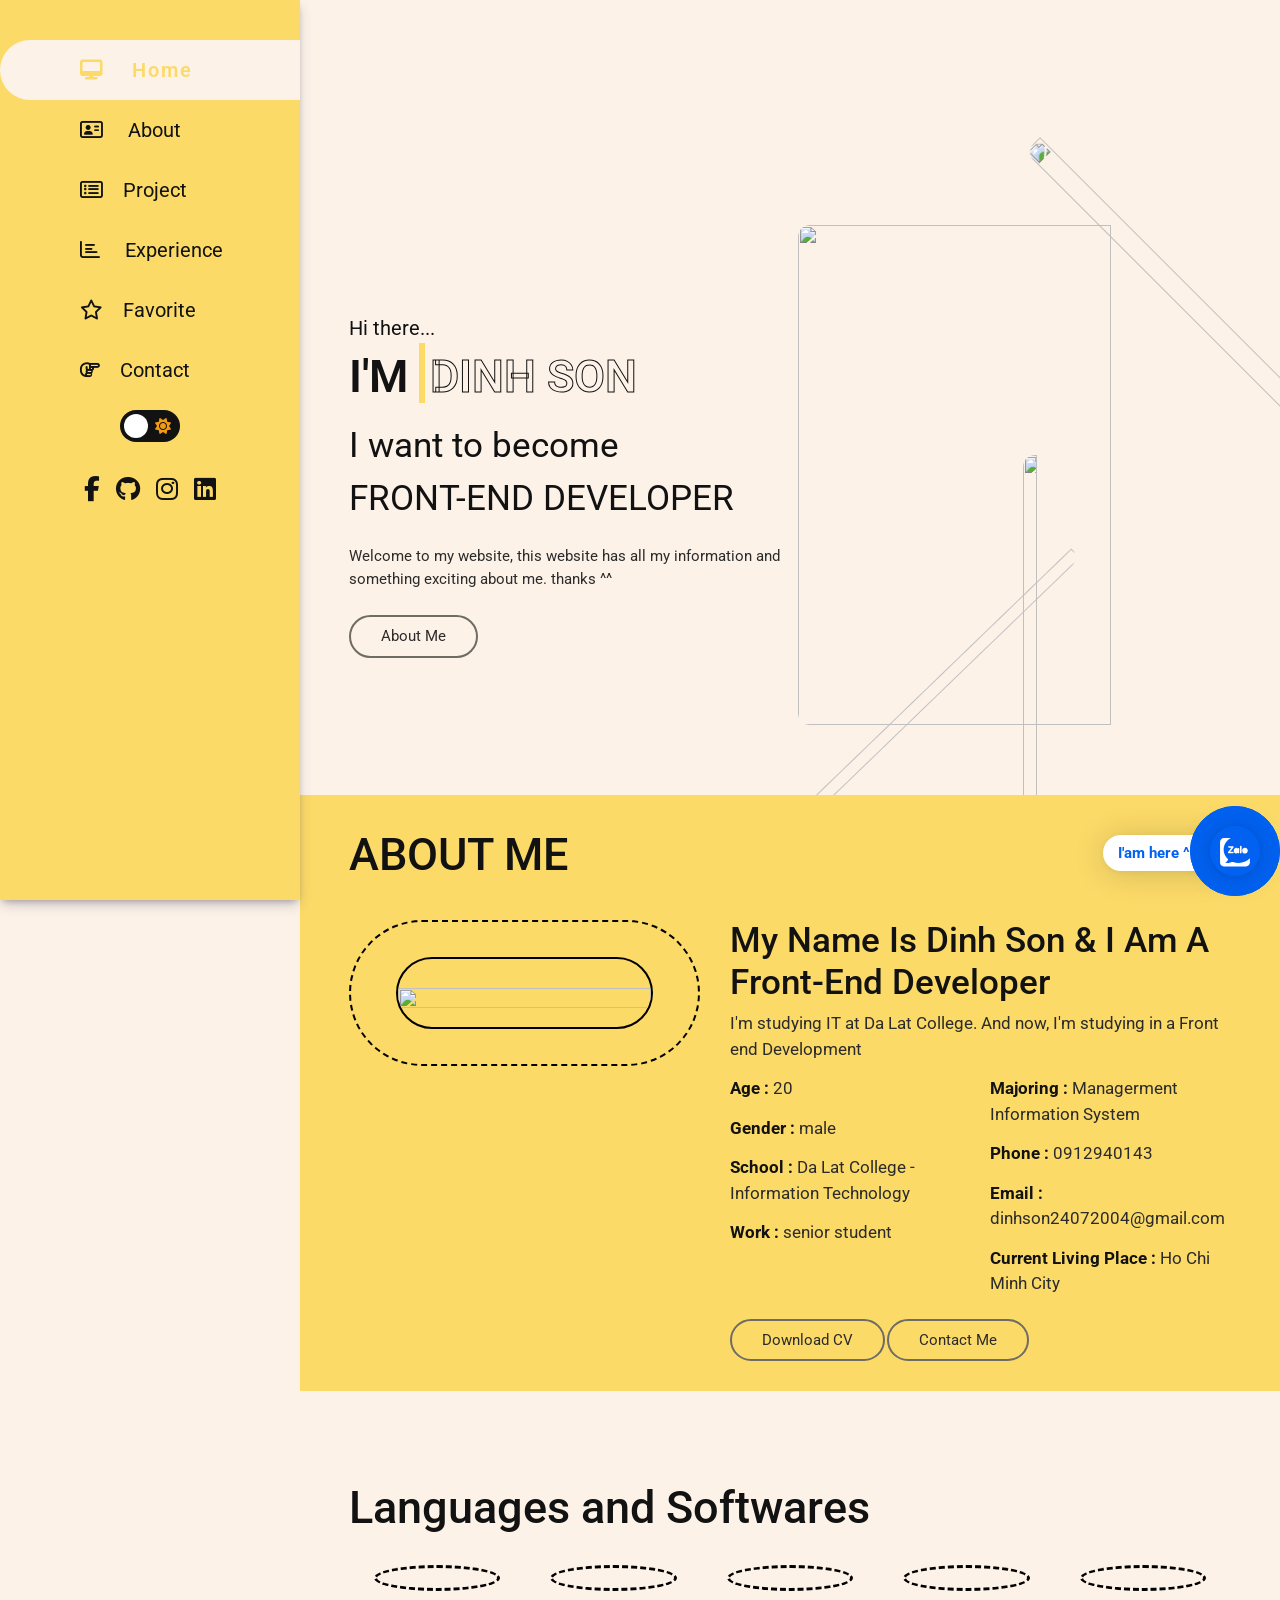
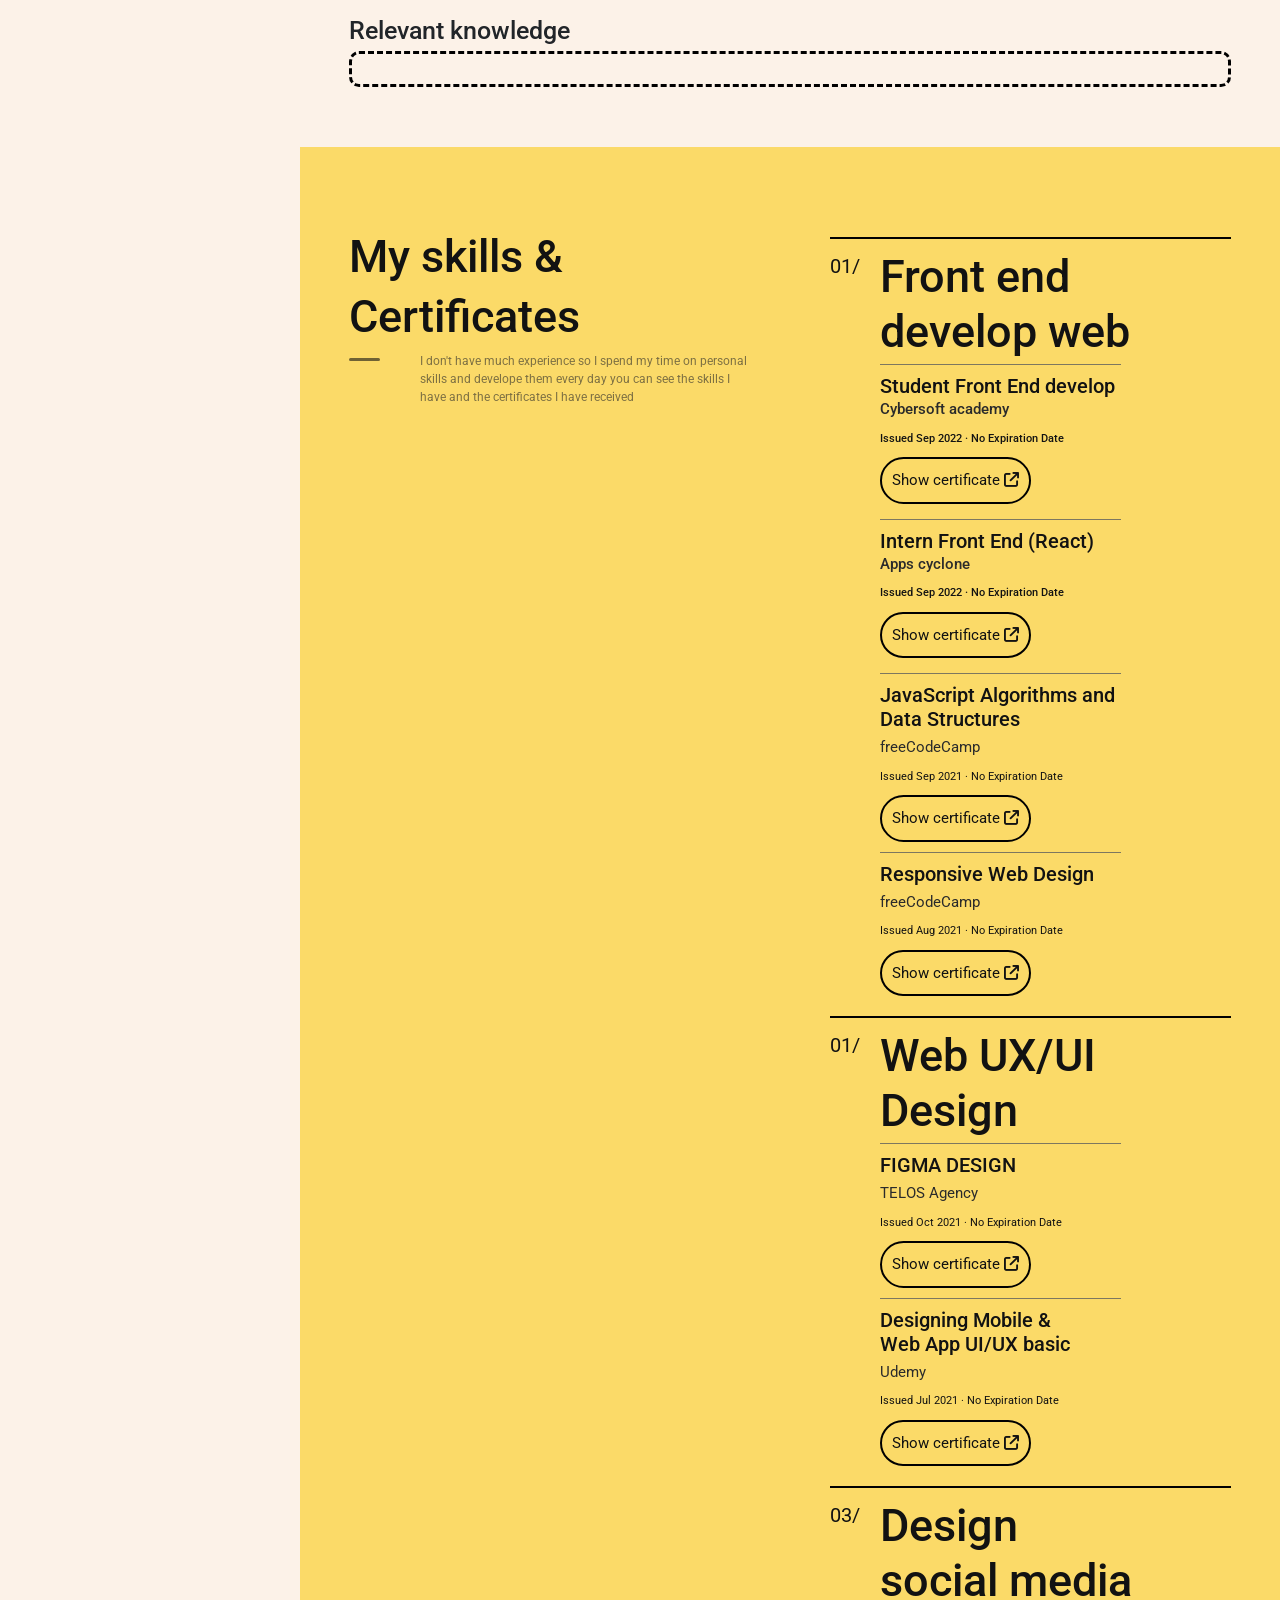
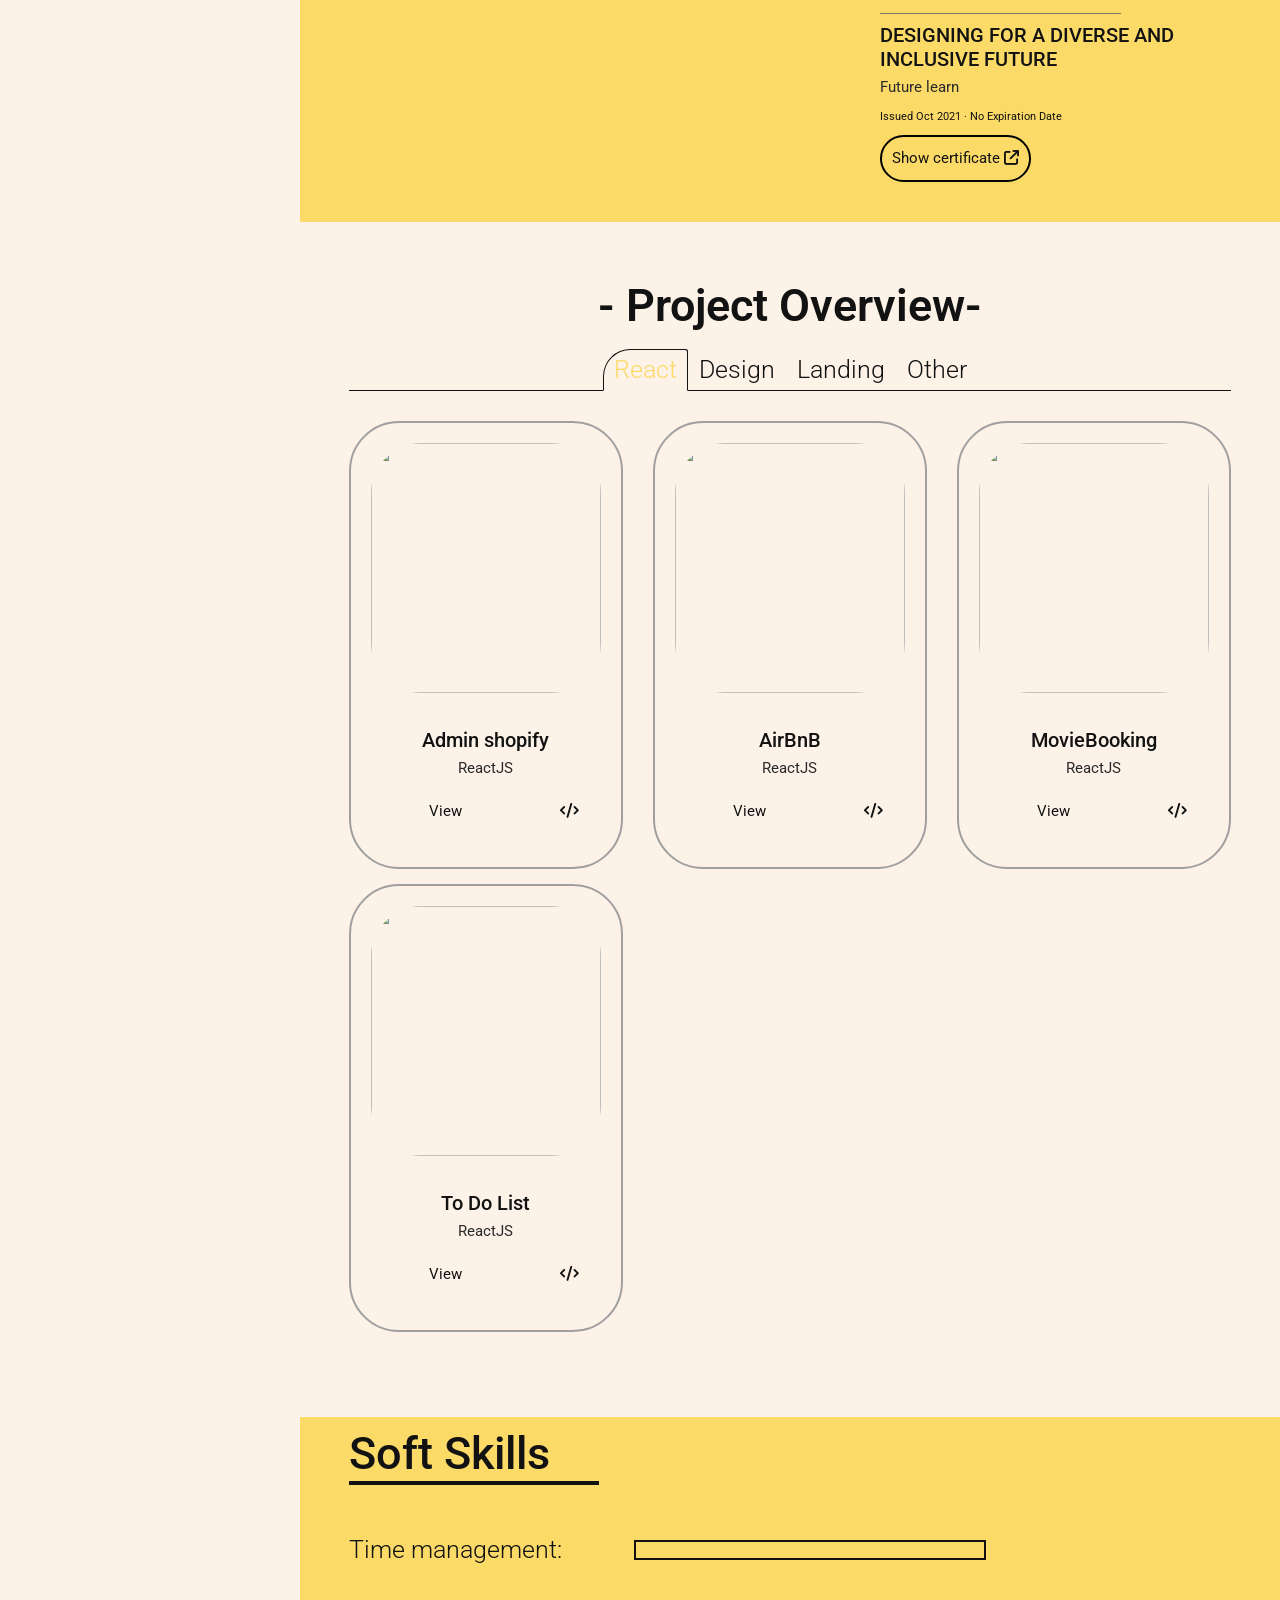
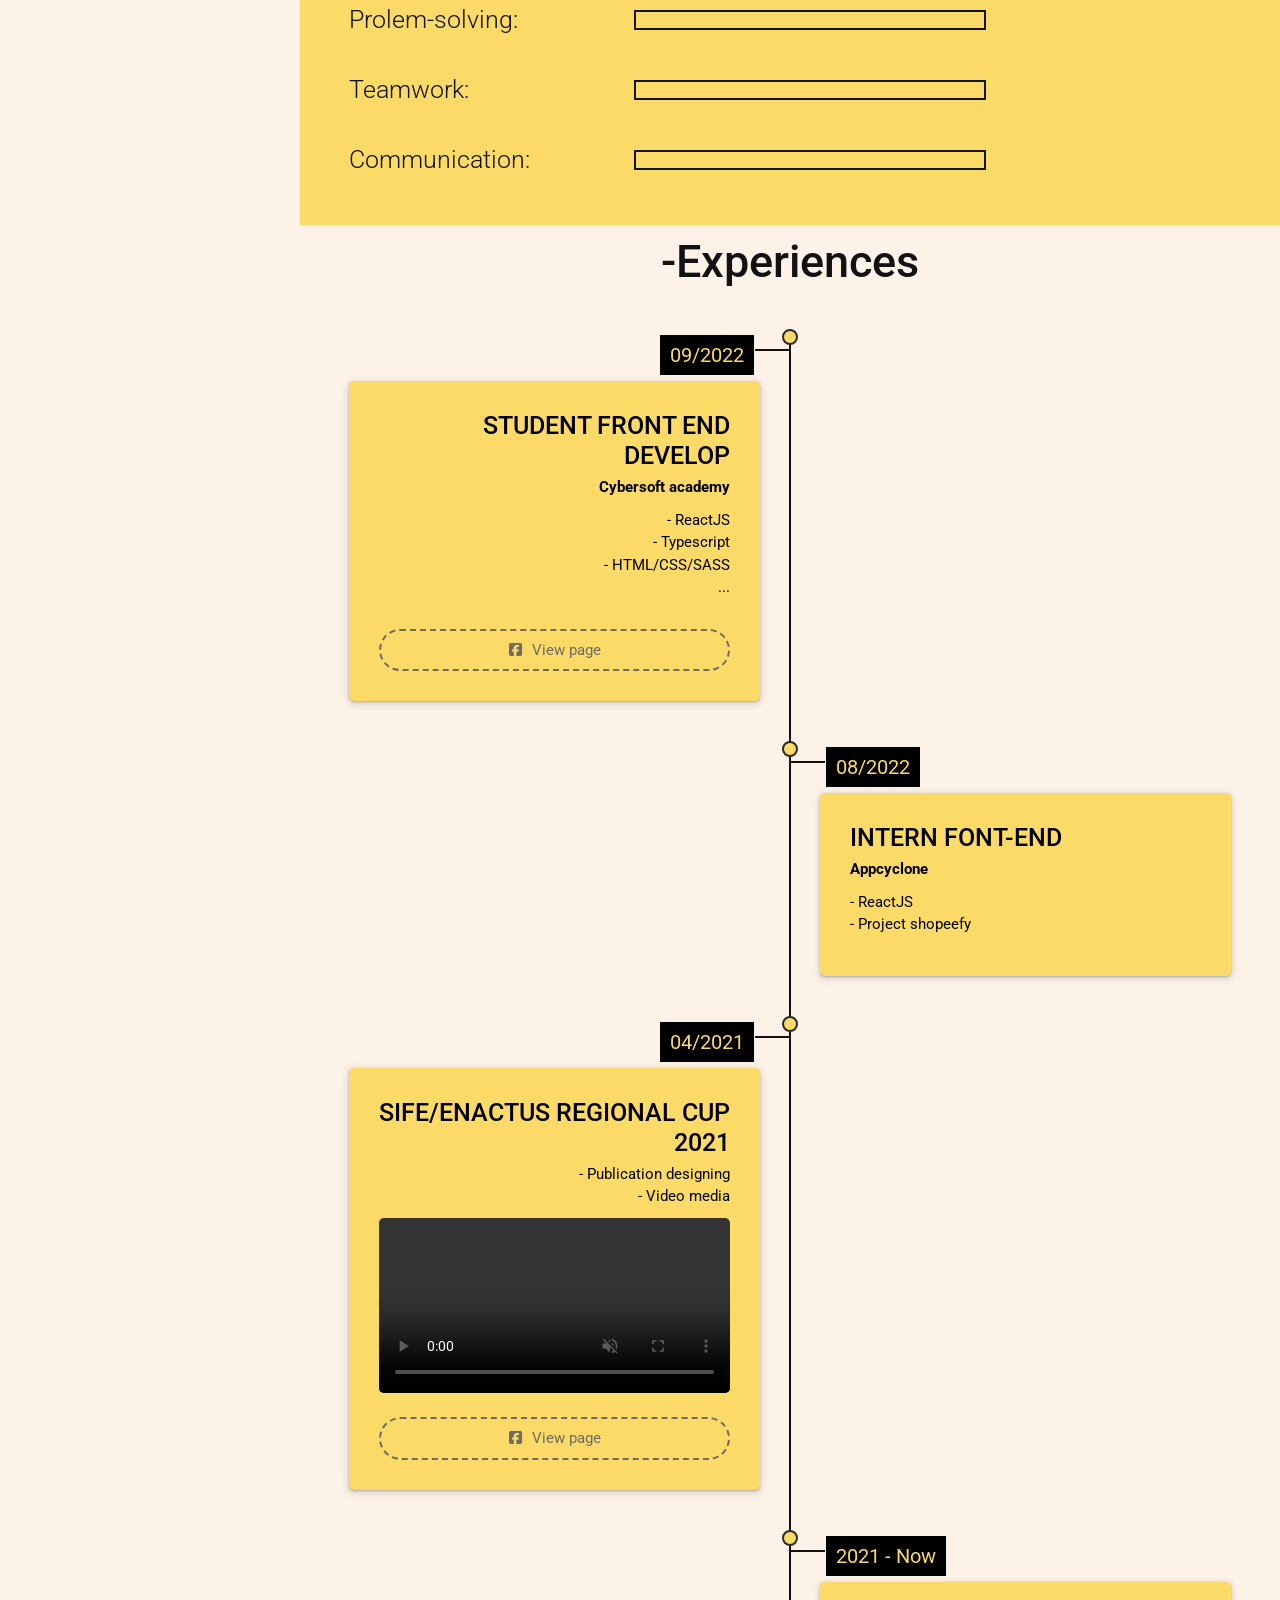
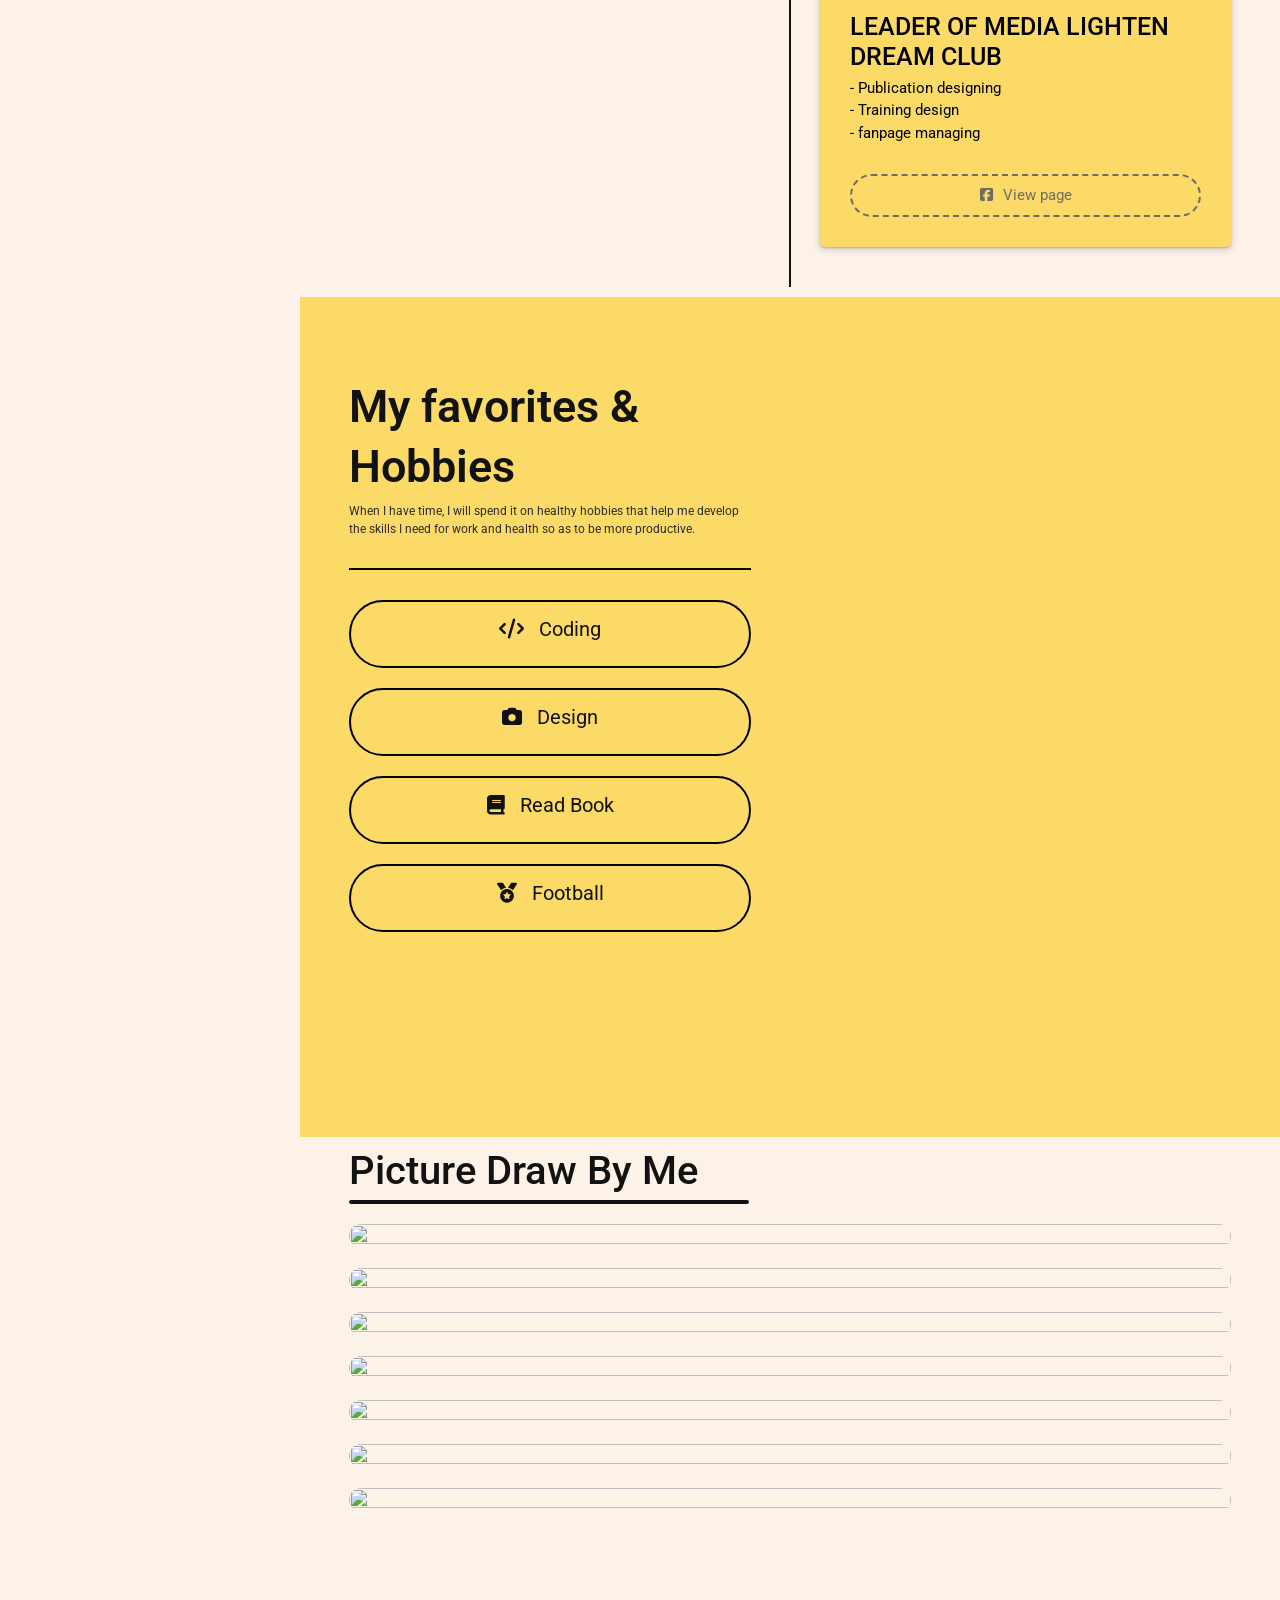
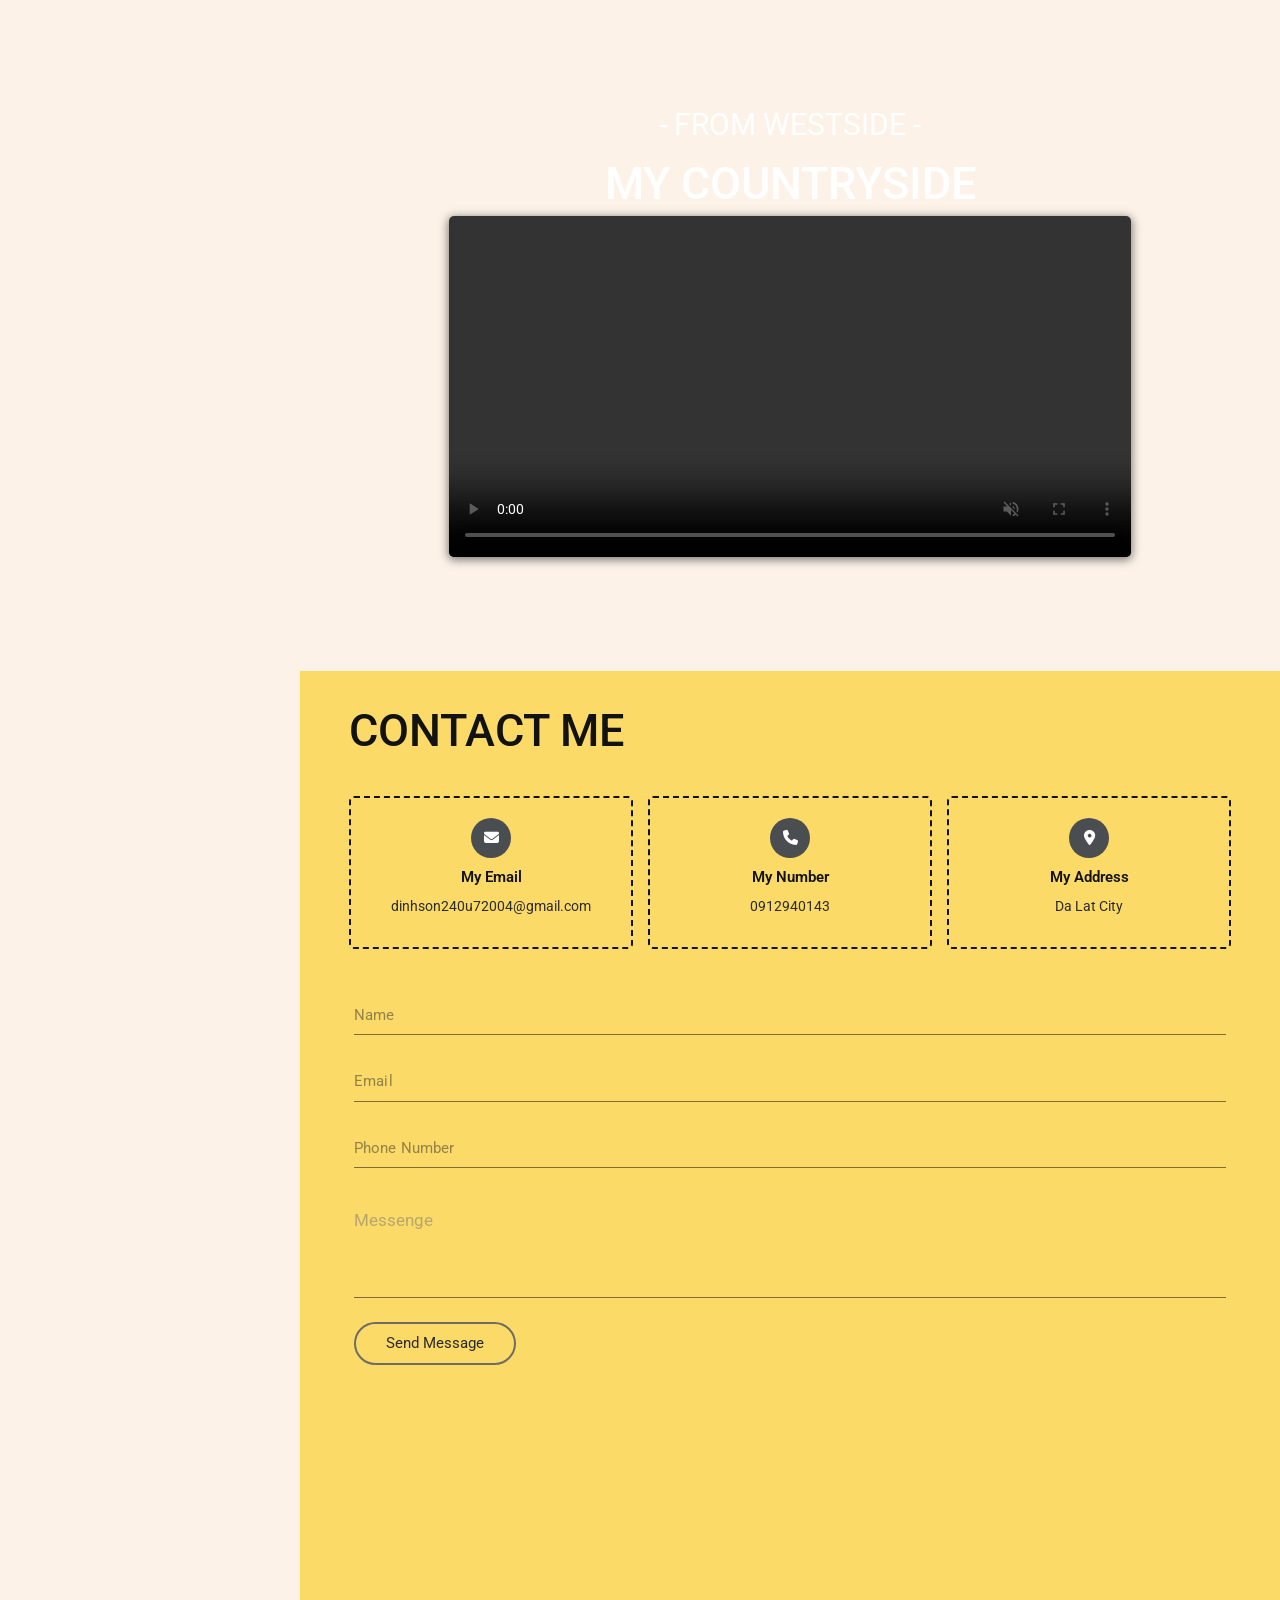
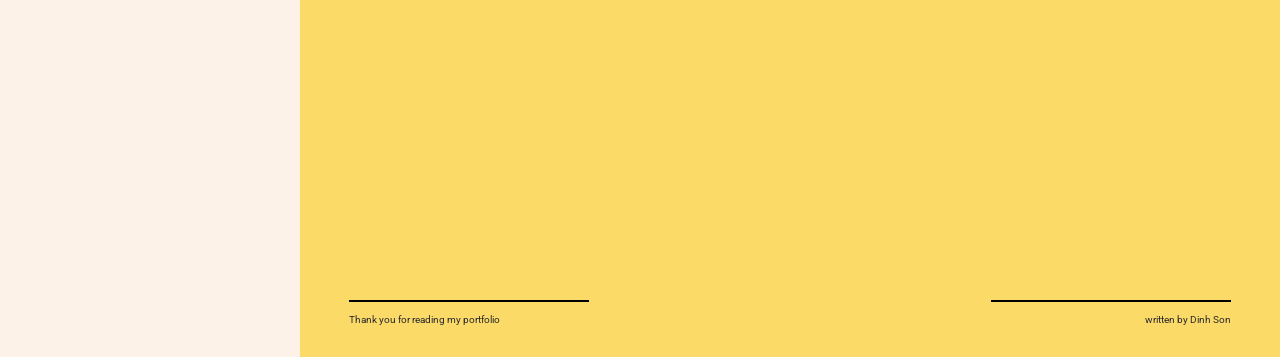
==== commit 3108eeb9: "optimize picture and video" ====
--- a/index.html
+++ b/index.html
@@ -6,7 +6,7 @@
     <meta http-equiv="X-UA-Compatible" content="IE=edge">
     <meta name="viewport" content="width=device-width, initial-scale=1.0">
     <title>Portfolio of Dinh Son</title>
-    <link rel="icon" href="./imgs/logoblack.png">
+    <link rel="icon" href="https://res-console.cloudinary.com/dxbjkpakw/media_explorer_thumbnails/3357ec6ef3a4d5c2cbf1df36d26257d6/detailed">
     <!-- font awesome cdn link  -->
     <link rel="stylesheet" href="https://cdnjs.cloudflare.com/ajax/libs/font-awesome/6.1.1/css/all.min.css" />
 
@@ -42,7 +42,7 @@
 
     <header class="animate__animated animate__fadeInLeft">
 
-        <a target="_blank" href="#" class="logo"> <img src="./imgs/logoblack.png" alt=""> </a>
+        <a target="_blank" href="#" class="logo"> <img src="https://res-console.cloudinary.com/dxbjkpakw/media_explorer_thumbnails/3357ec6ef3a4d5c2cbf1df36d26257d6/detailed" alt=""> </a>
 
         <nav class="navbar-left">
             <a class="home" href="#home">
@@ -95,7 +95,7 @@
         </div>
 
         <div class="image animate__animated animate__fadeInUp animate__delay-2s" id="">
-            <img src="./imgs/img1.png" alt="" class="front-img">
+            <img src="https://res-console.cloudinary.com/dxbjkpakw/media_explorer_thumbnails/a469dc1d4d09e9ad10a08fe89d86ce26/detailed" alt="" class="front-img">
             <img src="https://res.cloudinary.com/dvzingci9/image/upload/v1652300890/My-portfolio/dc1_stlq7p.png" alt="" class="dc1">
             <img src="https://res.cloudinary.com/dvzingci9/image/upload/v1652300891/My-portfolio/dc2_wquo4x.png" alt="" class="dc2">
             <img src="https://res.cloudinary.com/dvzingci9/image/upload/v1652300891/My-portfolio/dc2_wquo4x.png" alt="" class="dc3">
@@ -111,7 +111,7 @@
         <h1 class="heading animate__animated animate__backInLeft wow"> about <span> me </span> </h1>
         <div class="row-1">
             <div class="image heading animate__animated animate__backInLeft wow">
-                <img src="./imgs/img2.JPG" alt="">
+                <img src="https://res-console.cloudinary.com/dxbjkpakw/media_explorer_thumbnails/a4ec8cea0a3acb0b96167565999f1ad5/detailed" alt="">
             </div>
             <div class="content">
                 <h3 class="animate__animated animate__fadeInRightBig animate__delay-1s wow"> my name is Dinh Son & i am a front-end developer </h3>
@@ -639,7 +639,7 @@
                     <img src="https://res.cloudinary.com/dvzingci9/image/upload/v1652845780/My-portfolio/bg_fav_1_optimized_l5xg7e.png" alt="" class="bg__color animate__animated animate__bounceInRight animation__delay-2s wow">
                     <img src="https://res.cloudinary.com/dvzingci9/image/upload/v1652802703/My-portfolio/faverite-book_optimized_ggh2pv.png" alt="" class="pic1 animate__animated animate__bounceInRight animation__delay-3s wow">
                     <img src="https://res.cloudinary.com/dvzingci9/image/upload/v1652802465/My-portfolio/faverite-camera-1_optimized_i5uvdl.png" alt="" class="pic2 animate__animated animate__bounceInRight animation__delay-4s wow">
-                    <img src="./imgs/img3.png" alt="" class="pic3 nimate__animated animate__bounceInRight animation__delay-5s wow">
+                    <img src="https://res-console.cloudinary.com/dxbjkpakw/media_explorer_thumbnails/1440eebcc96dd002d98eaf45b56291ba/detailed" alt="" class="pic3 nimate__animated animate__bounceInRight animation__delay-5s wow">
                     <img src="https://res.cloudinary.com/dvzingci9/image/upload/v1652802650/My-portfolio/faverite_code_optimized_jfyobn.png" alt="" class="pic4 animate__animated animate__bounceInRight animation__delay-6s wow">
                 </div>
 
@@ -705,7 +705,7 @@
                 <h2 clas="wow animate__animated animate__fadeInRight">MY COUNTRYSIDE</h2>
             </div>
             <div class="experien_video wow animate__animated animate__fadeInLeft animate__delay-1s">
-                <video src="./videos/dalat.mp4" controls="" preload="none" autoplay="" muted></video>
+                <video src="https://res.cloudinary.com/dxbjkpakw/video/upload/v1713072245/ogyarhygqtju3w4lh8vp.mp4" controls="" preload="none" autoplay="" muted></video>
             </div>
         </div>
     </section>
--- a/css/style.css
+++ b/css/style.css
@@ -1801,7 +1801,7 @@
 
 .video__countryside {
   width: 100%;
-  background-image: url(../imgs/dalat.JPEG);
+  background-image: url(https://res-console.cloudinary.com/dxbjkpakw/media_explorer_thumbnails/75bd64df68b25748d6d4b65b64ece68d/detailed);
   background-size: cover;
   -webkit-backdrop-filter: blur(5px);
   backdrop-filter: blur(5px);
